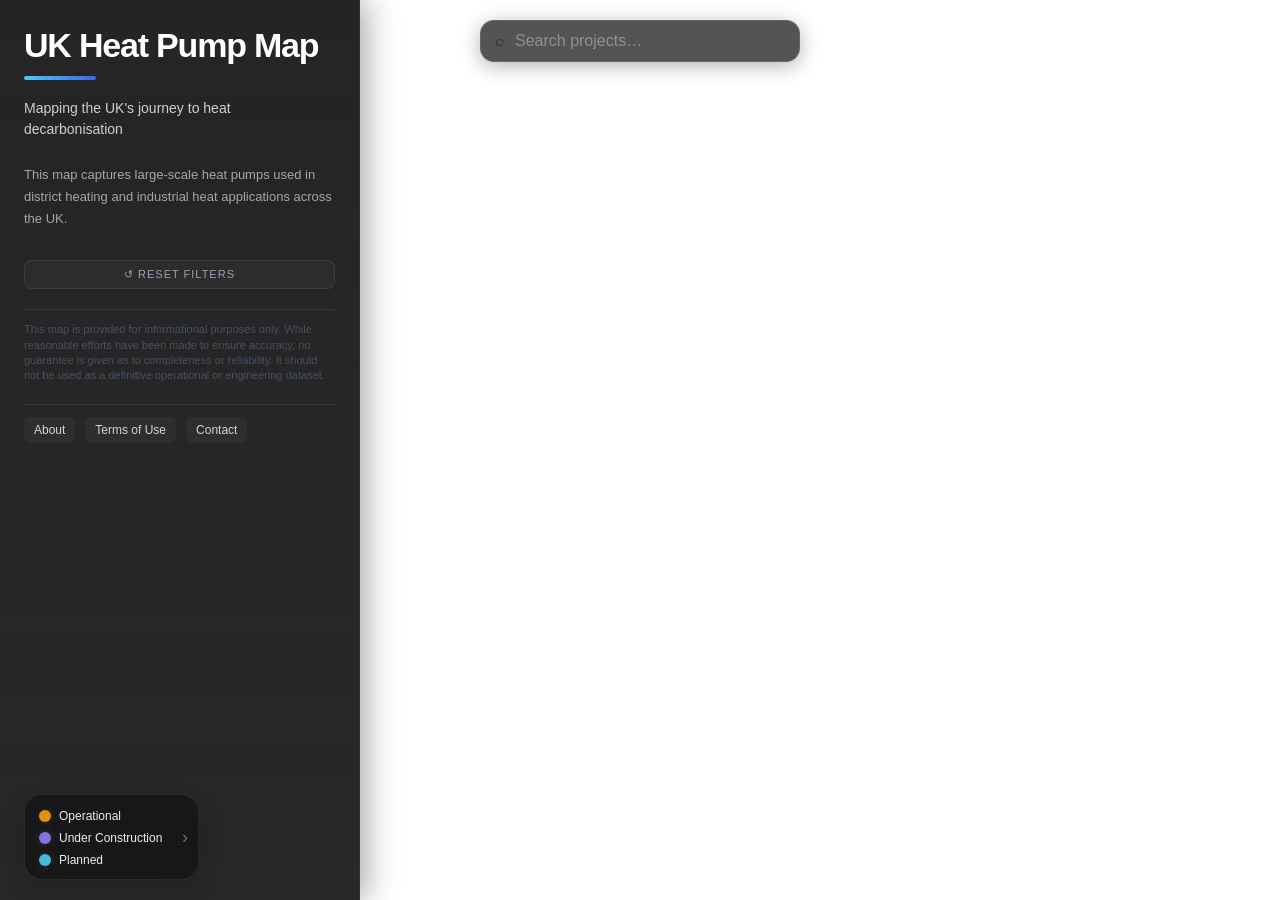
==== index.html @ 219054f7 "V1.1.9" ====
<!DOCTYPE html>
<html lang="en">

<head>
  <meta charset="UTF-8" />
  <meta name="viewport" content="width=device-width, initial-scale=1.0, maximum-scale=1.0"/>

  <title>UK Heat Pump Map</title>

  <link rel="icon" type="image/svg+xml" href="favicon.svg">
  <link rel="apple-touch-icon" href="favicon.png">
  
  <!-- SEO: explicit description prevents Google pulling filter text into snippet -->
  <meta name="description" content="An interactive map of large-scale heat pump installations across the UK, covering district heating and industrial decarbonisation projects." />

  <!-- Open Graph — controls preview when sharing on WhatsApp, LinkedIn, Twitter/X, iMessage etc -->
  <meta property="og:title" content="UK Heat Pump Map" />
  <meta property="og:description" content="An interactive map of large-scale heat pump installations across the UK, covering district heating and industrial decarbonisation projects." />
  <meta property="og:image" content="https://www.ukheatpumpmap.com/preview.png" />
  <meta property="og:url" content="https://www.ukheatpumpmap.com" />
  <meta property="og:type" content="website" />

  <!-- Twitter/X card -->
  <meta name="twitter:card" content="summary_large_image" />
  <meta name="twitter:title" content="UK Heat Pump Map" />
  <meta name="twitter:description" content="An interactive map of large-scale heat pump installations across the UK, covering district heating and industrial decarbonisation projects." />
  <meta name="twitter:image" content="https://www.ukheatpumpmap.com/preview.png" />

  <!-- STYLES -->
  <link rel="stylesheet" href="style.css" />

  <!-- LEAFLET -->
  <link
    rel="stylesheet"
    href="https://unpkg.com/leaflet/dist/leaflet.css"
  />

  <!-- LEAFLET MARKERCLUSTER -->
  <link rel="stylesheet" href="https://unpkg.com/leaflet.markercluster@1.5.3/dist/MarkerCluster.css" />
  <link rel="stylesheet" href="https://unpkg.com/leaflet.markercluster@1.5.3/dist/MarkerCluster.Default.css" />

  <!-- PAPAPARSE -->
  <script src="https://cdnjs.cloudflare.com/ajax/libs/PapaParse/5.4.1/papaparse.min.js"></script>
</head>


<body class="map-page">

  <div id="app">

    <!-- ========================================= -->
    <!-- LEFT PANEL -->
    <!-- ========================================= -->

    <!-- MOBILE TOGGLE BUTTON -->
    <button id="panelToggle" aria-label="Toggle filters panel" aria-expanded="true">
      <span class="toggle-icon">☰</span>
    </button>

    <div id="panel">

      <h1>UK Heat Pump Map</h1>

      <div class="subtitle">
        Mapping the UK's journey to heat decarbonisation
      </div>

      <div class="description">
        This map captures large-scale heat pumps used in district heating and industrial heat applications across the UK.
      </div>

      <!-- FILTERS -->
      <div id="filterContainer" data-nosnippet></div>

      <button id="resetFilters" class="reset-btn-panel">↺ Reset filters</button>

  <div id="footerDisclaimer">
    This map is provided for informational purposes only. While reasonable efforts have been made to ensure accuracy, no guarantee is given as to completeness or reliability. It should not be used as a definitive operational or engineering dataset.
  </div>

<div class="panel-footer">
  <a href="about.html" class="terms-button">About</a>
  <a href="terms.html" class="terms-button">Terms of Use</a>
  <a href="#" id="contactBtn" class="terms-button">Contact</a>
</div>
    </div>

    <!-- ========================================= -->
    <!-- MAP -->
    <!-- ========================================= -->

    <div id="map">

      <!-- ========================================= -->
      <!-- SEARCH -->
      <!-- ========================================= -->

      <div id="mapSearch">
        <div id="mapSearchResults"></div>
        <div id="mapSearchInputWrap">
          <span id="mapSearchIcon">⌕</span>
          <input
            id="mapSearchInput"
            type="text"
            placeholder="Search projects…"
            autocomplete="off"
            spellcheck="false"
          />
          <button id="mapSearchClear" aria-label="Clear search" style="display:none">×</button>
        </div>
      </div>

      <!-- ========================================= -->
      <!-- LEGEND -->
      <!-- ========================================= -->

      <div id="legend">

        <!-- COLLAPSED: dot + label rows + expand arrow -->
        <div id="legendCollapsed">

          <div class="legend-status-row">
            <span class="legend-dot operational"></span>
            <span class="legend-label">Operational</span>
          </div>
          <div class="legend-status-row">
            <span class="legend-dot construction"></span>
            <span class="legend-label">Under Construction</span>
          </div>
          <div class="legend-status-row">
            <span class="legend-dot planned"></span>
            <span class="legend-label">Planned</span>
          </div>

          <button id="legendExpand" aria-label="Expand legend" aria-expanded="false">›</button>

        </div>

        <!-- EXPANDED: data columns -->
        <div id="legendExpanded">

          <div class="legend-data-header">
            <div class="legend-data-status"></div>
            <div class="legend-data-col-head legend-data-status-head">Status</div>
            <div class="legend-data-col-head">No.</div>
            <div class="legend-data-col-head">MW</div>
          </div>

          <div class="legend-data-row" data-status="operational">
            <span class="legend-dot operational"></span>
            <span class="legend-expanded-label">Operational</span>
            <span id="exp-count-operational" class="legend-data-val">—</span>
            <span id="exp-mw-operational" class="legend-data-val">—</span>
          </div>
          <div class="legend-data-row" data-status="construction">
            <span class="legend-dot construction"></span>
            <span class="legend-expanded-label">Under Construction</span>
            <span id="exp-count-construction" class="legend-data-val">—</span>
            <span id="exp-mw-construction" class="legend-data-val">—</span>
          </div>
          <div class="legend-data-row" data-status="planned">
            <span class="legend-dot planned"></span>
            <span class="legend-expanded-label">Planned</span>
            <span id="exp-count-planned" class="legend-data-val">—</span>
            <span id="exp-mw-planned" class="legend-data-val">—</span>
          </div>

          <div class="legend-data-total">
            <span class="legend-data-total-label">Total</span>
            <span id="exp-count-total" class="legend-data-val">—</span>
            <span id="exp-mw-total" class="legend-data-val">—</span>
          </div>

          <button id="legendCollapse" aria-label="Collapse legend">‹</button>

        </div>

      </div>

    </div>

  </div>

  <!-- ========================================= -->
  <!-- DETAIL PANEL -->
  <!-- ========================================= -->

  <div id="detailPanel" class="hidden">

    <!-- STATUS ACCENT BAR -->
    <div id="detailAccent"></div>

    <div class="detailHeader">

      <h2 id="detailTitle"></h2>

      <button class="close-btn" type="button" onclick="closeDetails()" aria-label="Close project details">
        ×
      </button>

    </div>

    <!-- IMAGE -->
    <div id="detailImageWrap" class="detail-image-wrap">
      <img id="detailImage" src="" alt="" />
      <button id="detailShareBtn" class="detail-share-btn" type="button" aria-label="Copy link to this project">
        Share
      </button>
    </div>

    <!-- DESCRIPTION -->
    <p id="detailDescription"></p>

    <!-- DETAILS GRID -->

    <div class="detailGridLabel">Project</div>
    <div class="detailGrid">
      <div>
        <strong>Status</strong>
        <div id="detailStatus"></div>
      </div>
      <div>
        <strong>Type</strong>
        <div id="detailType"></div>
      </div>
      <div>
        <strong>Application</strong>
        <div id="detailApplication"></div>
      </div>
      <div>
        <strong>Operator</strong>
        <div id="detailOperator"></div>
      </div>
    </div>

    <div class="detailGridLabel">Technical</div>
    <div class="detailGrid">
      <div>
        <strong>Capacity</strong>
        <div id="detailCapacity"></div>
      </div>
      <div>
        <strong>Flow Temperature</strong>
        <div id="detailFlowTemperature"></div>
      </div>
      <div>
        <strong>Refrigerant</strong>
        <div id="detailRefrigerant"></div>
      </div>
      <div>
        <strong>Manufacturer</strong>
        <div id="detailManufacturer"></div>
      </div>
    </div>

    <div class="detailGridLabel">Commercial</div>
    <div class="detailGrid">
      <div>
        <strong id="detailYearLabel">Year Commissioned</strong>
        <div id="detailYearCommissioned"></div>
      </div>
    </div>

  </div>

  <!-- Header links -->


<!-- Contact Modal -->
<div id="contactModal" class="modal hidden">
  <div class="modal-content">
    <h2>Contact</h2>

    <p>
      If you spot missing projects, incorrect information, or would
      like to suggest updates, please get in touch.
    </p>

    <p>
      We welcome feedback from manufacturers, developers, operators,
      consultants and researchers involved in large-scale heat pump projects,
      district heating and industrial decarbonisation.
      
    </p>

    <p>
      <strong>Email:</strong>
      <a href="mailto:info@ukheatpumpmap.com">
        info@ukheatpumpmap.com
      </a>
    </p>
  </div>
</div>
  <!-- ========================================= -->
  <!-- SCRIPTS -->
  <!-- ========================================= -->

  <script src="https://unpkg.com/leaflet/dist/leaflet.js"></script>
  <script src="https://unpkg.com/leaflet.markercluster@1.5.3/dist/leaflet.markercluster.js"></script>

  <script src="script.js"></script>



</body>

</html>
---- style.css ----
html, body {
  margin: 0;
  height: 100%;
  font-family: Arial, sans-serif;
}

/* Map page only — prevents blank white space on scroll */
body.map-page {
  overflow: hidden;
}

/* LAYOUT */
#app {
  display: flex;
  height: 100vh;
}

/* LEFT PANEL */
#panel {
  width: 360px;

  background:
    linear-gradient(
      180deg,
      rgba(18,18,18,0.92),
      rgba(10,10,10,0.88)
    );

  backdrop-filter: blur(18px);

  color: white;

  padding: 28px 24px;

  box-sizing: border-box;

  overflow-y: auto;

  border-right: 1px solid rgba(255,255,255,0.06);

  box-shadow: 6px 0 30px rgba(0,0,0,0.35);
}

/* IMPROVED FILTER SCROLL AREA */
#filterContainer {
  margin-top: 20px;

  max-height: calc(100vh - 260px);

  overflow-y: auto;

  padding-right: 6px;
}

/* TYPOGRAPHY */
h1 {
  font-size: 34px;
  line-height: 1;
  margin: 0;
  font-weight: 700;
  letter-spacing: -1.2px;
}

h1::after {
  content: "";
  display: block;
  width: 72px;
  height: 4px;
  margin-top: 14px;
  border-radius: 999px;
  background: linear-gradient(90deg, #4cc9f0, #4361ee);
}

.subtitle {
  font-size: 14px;
  line-height: 1.5;
  opacity: 0.78;
  margin-top: 18px;
  max-width: 280px;
}

.description {
  font-size: 13px;
  line-height: 1.7;
  opacity: 0.72;
  margin-top: 24px;
  color: rgba(255,255,255,0.82);
}

/* SECTION BLOCKS */
.section {
  margin-top: 26px;
  padding: 18px;
  border-radius: 18px;
  background: rgba(255,255,255,0.04);
  border: 1px solid rgba(255,255,255,0.05);
}

.section h3 {
  font-size: 11px;
  text-transform: uppercase;
  letter-spacing: 1.6px;
  opacity: 0.6;
  margin-top: 0;
  margin-bottom: 14px;
}

/* FILTER ACCORDION (NEW) */
.filter-group {
  margin-bottom: 12px;
  border-radius: 12px;
  background: rgba(255,255,255,0.03);
  border: 1px solid rgba(255,255,255,0.05);
  overflow: hidden;
}

.filter-header {
  padding: 12px 12px;
  cursor: pointer;

  display: flex;
  justify-content: space-between;
  align-items: center;

  font-size: 12px;
  letter-spacing: 1px;
  text-transform: uppercase;

  opacity: 0.85;
}

.filter-options {
  display: none;
  padding: 8px 12px 14px 12px;
}

.filter-group.open .filter-options {
  display: block;
}

/* CHECKBOX LABELS */
label {
  display: flex;
  align-items: center;
  gap: 10px;

  font-size: 13px;
  margin-top: 8px;
  cursor: pointer;
  opacity: 0.92;
}

/* MAP */
#map {
  flex: 1;
}

/* DETAIL PANEL */
#detailPanel {
  position: absolute;

  top: 20px;
  right: 20px;
  bottom: 20px;

  width: 380px;

  background: rgba(25, 25, 25, 0.58);

  backdrop-filter: blur(18px);
  -webkit-backdrop-filter: blur(18px);

  border: 1px solid rgba(255,255,255,0.08);

  border-radius: 22px;

  box-shadow:
    0 8px 32px rgba(0,0,0,0.35),
    inset 0 1px 0 rgba(255,255,255,0.05);

  color: white;

  padding: 20px;
  box-sizing: border-box;

  overflow-y: auto;

  z-index: 2000;

  transition: transform 0.35s ease, opacity 0.35s ease;

  opacity: 1;
}

/* DETAIL PANEL STATUS ACCENT BAR */
#detailAccent {
  position: absolute;
  top: 0;
  left: 0;
  right: 0;
  height: 4px;
  border-radius: 22px 22px 0 0;
  transition: background 0.3s ease;
}

/* HIDDEN STATE — detail panel slides right then vanishes */
#detailPanel.hidden {
  transform: translateX(calc(100% + 40px));
  opacity: 0;
  pointer-events: none;
  visibility: hidden;
}

/* Backdrop toggle */
#panelToggle.hidden {
  opacity: 0 !important;
  pointer-events: none !important;
  transform: scale(0.85) !important;
}

/* DETAIL HEADER */
.detailHeader {
  display: flex;
  justify-content: space-between;
  align-items: center;
  gap: 14px;
}

.detailHeader h2 {
  flex: 1;
  margin: 0;
  min-width: 0;
}

.detail-share-btn {
  position: absolute;
  right: 10px;
  bottom: 10px;
  z-index: 2;
  border: 1px solid rgba(255,255,255,0.12);
  border-radius: 999px;
  background: rgba(18,18,18,0.72);
  backdrop-filter: blur(12px);
  -webkit-backdrop-filter: blur(12px);
  color: white;
  cursor: pointer;
  font-size: 12px;
  line-height: 1;
  padding: 8px 10px;
  transition:
    background 0.15s ease,
    border-color 0.15s ease,
    color 0.15s ease;
}

.detail-share-btn:hover,
.detail-share-btn.copied {
  background: rgba(76,201,240,0.16);
  border-color: rgba(76,201,240,0.38);
  color: white;
}

.close-btn {
  background: none;
  border: none;
  color: white;
  cursor: pointer;
  font-size: 18px;
  line-height: 1;
  padding: 6px;
}

#closeBtn {
  background: none;
  border: none;
  color: white;
  font-size: 18px;
  cursor: pointer;
}

/* IMAGE */
.detail-image-wrap {
  position: relative;
  margin-top: 12px;
}

.detail-image-wrap.no-image {
  display: flex;
  justify-content: flex-end;
}

.detail-image-wrap.no-image .detail-share-btn {
  position: static;
}

#detailImage {
  display: block;
  width: 100%;
  border-radius: 8px;
}

/* DETAIL GRID SECTION LABELS */
.detailGridLabel {
  font-size: 10px;
  text-transform: uppercase;
  letter-spacing: 1.4px;
  opacity: 0.45;
  margin-top: 16px;
  margin-bottom: 6px;
}

/* CLUSTER MARKERS */
.marker-cluster-small,
.marker-cluster-medium,
.marker-cluster-large {
  background-color: rgba(18, 18, 18, 0.5) !important;
}

.marker-cluster-small div,
.marker-cluster-medium div,
.marker-cluster-large div {
  background-color: rgba(18, 18, 18, 0.85) !important;
  color: #fff !important;
  font-weight: 700;
  font-size: 13px;
}

/* DETAIL GRID */
.detailGrid {
  display: grid;
  grid-template-columns: 1fr 1fr;
  gap: 10px;
  margin-top: 12px;
}

.detailGrid div {
  background: rgba(255,255,255,0.05);
  padding: 10px;
  border-radius: 8px;
}

input[type="checkbox"] {
  accent-color: #4cc9f0;
}

/* LEGEND */
#legend {
  position: absolute;
  bottom: 20px;
  left: 24px;
  z-index: 1500;
  border-radius: 18px;
  background: rgba(18,18,18,0.72);
  backdrop-filter: blur(18px);
  -webkit-backdrop-filter: blur(18px);
  border: 1px solid rgba(255,255,255,0.08);
  box-shadow: 0 8px 24px rgba(0,0,0,0.18);
  color: white;
  overflow: hidden;
}

/* COLLAPSED STATE */
#legendCollapsed {
  display: flex;
  flex-direction: column;
  gap: 8px;
  padding: 14px 36px 12px 14px;
  position: relative;
}

#legendExpanded {
  display: none;
}

.legend-status-row {
  display: flex;
  align-items: center;
  gap: 8px;
  font-size: 12px;
  opacity: 0.92;
  white-space: nowrap;
}

.legend-label { font-size: 12px; }

/* EXPAND ARROW */
#legendExpand {
  position: absolute;
  right: 8px;
  top: 50%;
  transform: translateY(-50%);
  background: none;
  border: none;
  color: rgba(255,255,255,0.4);
  font-size: 18px;
  line-height: 1;
  cursor: pointer;
  padding: 4px 2px;
  transition: color 0.15s ease;
}
#legendExpand:hover { color: rgba(255,255,255,0.85); }

/* EXPANDED STATE */
#legend.legend-open #legendCollapsed { display: none; }
#legend.legend-open #legendExpanded {
  display: block;
  padding: 14px 14px 10px 14px;
}

.legend-data-header,
.legend-data-row,
.legend-data-total {
  display: grid;
  grid-template-columns: 14px minmax(126px, 1fr) 34px 40px;
  gap: 0 8px;
  align-items: center;
}

.legend-data-header {
  margin-bottom: 8px;
  padding-bottom: 6px;
  border-bottom: 1px solid rgba(255,255,255,0.08);
}

.legend-data-col-head {
  font-size: 10px;
  text-transform: uppercase;
  letter-spacing: 0.8px;
  opacity: 0.5;
  text-align: right;
}

.legend-data-status-head {
  text-align: left;
}

.legend-data-row {
  margin-bottom: 7px;
}

.legend-expanded-label {
  font-size: 12px;
  line-height: 1.25;
  opacity: 0.92;
  white-space: nowrap;
}

.legend-data-val {
  text-align: right;
  font-size: 12px;
  font-variant-numeric: tabular-nums;
  opacity: 0.9;
}

.legend-data-total {
  margin-top: 8px;
  padding-top: 8px;
  border-top: 1px solid rgba(255,255,255,0.08);
  font-weight: 600;
}

.legend-data-total-label {
  grid-column: 1 / 3;
  font-size: 10px;
  text-transform: uppercase;
  letter-spacing: 0.8px;
  opacity: 0.5;
}

#legendCollapse {
  display: flex;
  align-items: center;
  justify-content: center;
  width: 100%;
  margin-top: 8px;
  background: none;
  border: none;
  color: rgba(255,255,255,0.3);
  font-size: 16px;
  cursor: pointer;
  padding: 2px 0;
  line-height: 1;
  transition: color 0.15s ease;
}
#legendCollapse:hover { color: rgba(255,255,255,0.7); }

/* Keep legend-dot for both states */
.legend-dot {
  width: 12px;
  height: 12px;
  border-radius: 50%;
  display: inline-block;
  flex-shrink: 0;
  box-shadow: 0 0 10px rgba(255,255,255,0.12);
}

/* Reset button in left panel */
.reset-btn-panel {
  display: block;
  width: 100%;
  margin-top: 10px;
  padding: 7px 10px;
  border-radius: 8px;
  border: 1px solid rgba(255,255,255,0.08);
  background: rgba(255,255,255,0.03);
  color: #94a3b8;
  font-size: 11px;
  text-transform: uppercase;
  letter-spacing: 1px;
  cursor: pointer;
  transition: all 0.2s ease;
}
.reset-btn-panel:hover {
  background: rgba(245,158,11,0.10);
  color: #f59e0b;
  border-color: rgba(245,158,11,0.25);
}

/* STATUS COLOURS — operational=orange, construction=purple, planned=blue */
.legend-dot.operational {
  background: #f59e0b;
}

.legend-dot.construction {
  background: #8b7cf6;
}

.legend-dot.planned {
  background: #4cc9f0;
}

/* LEAFLET POPUP STYLING */
.leaflet-popup-content-wrapper {
  background: transparent !important;
  box-shadow: none !important;
  padding: 0 !important;
  border-radius: 0 !important;
}

.leaflet-popup-content {
  margin: 0 !important;
}

/* MAIN CARD */
.popupCard {
  position: relative;

  width: 240px;

  background: rgba(18, 18, 18, 0.78);
  backdrop-filter: blur(18px);
  -webkit-backdrop-filter: blur(18px);

  border: 1px solid rgba(255,255,255,0.08);
  border-radius: 16px;

  overflow: hidden;

  color: white;
  font-family: Arial, sans-serif;
}

/* LEFT ACCENT STRIP */
.popupAccent {
  position: absolute;
  left: 0;
  top: 0;
  bottom: 0;

  width: 4px;
}

/* STATUS COLOURS — operational=orange, construction=purple, planned=blue */
.status-operational {
  background: #f59e0b;
}

.status-under-construction {
  background: #8b7cf6;
}

.status-planned {
  background: #4cc9f0;
}

/* CONTENT WRAPPER */
.popupContent {
  padding: 12px 12px 10px 14px;
}

/* TITLE */
.popupHeader {
  font-size: 13px;
  font-weight: 600;

  margin-bottom: 10px;

  padding-left: 6px;
}

/* META GRID */
.popupMeta {
  display: grid;
  gap: 6px;

  font-size: 11px;

  margin-bottom: 10px;

  opacity: 0.9;
}

.popupMeta div {
  display: flex;
  justify-content: space-between;

  gap: 10px;
}

.popupMeta span:first-child {
  opacity: 0.6;
}

/* BUTTON */
.popupButton {
  width: 100%;

  padding: 8px 10px;

  border-radius: 10px;

  border: 1px solid rgba(255,255,255,0.12);

  background: rgba(255,255,255,0.06);

  color: white;

  font-size: 12px;

  cursor: pointer;

  transition: all 0.2s ease;
}

.popupButton:hover {
  background: rgba(255,255,255,0.14);
  transform: translateY(-1px);
}

#footerDisclaimer {
  margin-top: 20px;
  font-size: 11px;
  line-height: 1.4;

  color: #475569; /* darker, readable slate tone */

  padding-top: 12px;
  border-top: 1px solid rgba(100, 116, 139, 0.25);

  opacity: 0.9;
}

.terms-link {
  font-size: 12px;
  color: #94a3b8;
  text-decoration: none;
  margin-top: 12px;
  display: inline-block;
}


.terms-button {
  display: inline-block;
  font-size: 12px;
  color: #cbd5e1;
  text-decoration: none;
  padding: 6px 10px;
  border-radius: 6px;
  background: rgba(255,255,255,0.04);
  transition: all 0.2s ease;
}

.terms-button:hover {
  background: rgba(245, 158, 11, 0.15);
  color: #f59e0b;
}

/* Hidden state */
.terms-title {
  font-size: 20px; /* adjust as needed */
  font-weight: 400;
}

/* Overlay */
.modal {
  position: fixed;
  inset: 0;

  display: flex;
  align-items: center;
  justify-content: center;

  background: rgba(0, 0, 0, 0.6);

  backdrop-filter: blur(6px);
  -webkit-backdrop-filter: blur(6px);

  z-index: 5000; /* above panel backdrop (2500) and panel (3000) */
}

/* Hidden state */
.modal.hidden {
  display: none;
}

/* Glass modal box */
.modal-content {
  position: relative;

  width: 420px;
  max-width: 90%;

  padding: 22px 20px;

  border-radius: 18px;

  background: rgba(25, 25, 25, 0.72);
  backdrop-filter: blur(18px);
  -webkit-backdrop-filter: blur(18px);

  border: 1px solid rgba(255, 255, 255, 0.08);

  box-shadow:
    0 10px 40px rgba(0, 0, 0, 0.45),
    inset 0 1px 0 rgba(255, 255, 255, 0.05);

  color: #e5e7eb;

  font-size: 14px;
  line-height: 1.6;
}

/* Title */
.modal-content h2 {
  margin: 0 0 12px 0;

  font-size: 18px;
  font-weight: 600;

  letter-spacing: -0.3px;

  color: #ffffff;
}

/* Close button (FIXED VISIBILITY) */
.close-btn {
  position: absolute;
  top: 10px;
  right: 10px;

  width: 32px;
  height: 32px;

  display: flex;
  align-items: center;
  justify-content: center;

  border-radius: 8px;

  background: rgba(255, 255, 255, 0.08);
  border: 1px solid rgba(255, 255, 255, 0.12);

  color: #ffffff;

  font-size: 18px;
  font-weight: 300;

  cursor: pointer;

  transition: all 0.2s ease;
}

.close-btn:hover {
  background: rgba(255, 255, 255, 0.16);
  transform: scale(1.05);
}

/* Modal text */
.modal-content p {
  margin: 10px 0;
  color: rgba(229, 231, 235, 0.85);
}

/* Email link */
.modal-content a {
  color: #4cc9f0;
  text-decoration: none;
}

.modal-content a:hover {
  text-decoration: underline;
}

.panel-footer {
  display: flex;
  gap: 10px;

  margin-top: 20px;
  padding-top: 12px;

  border-top: 1px solid rgba(255,255,255,0.08);

  justify-content: flex-start;
  align-items: center;
}

#panel {
  display: flex;
  flex-direction: column;
}

#app.blurred {
  filter: blur(3px) brightness(0.8);
  transition: 0.2s ease;
}

.back-button {
  display: inline-block;

  margin: 20px 0;

  padding: 8px 12px;

  font-size: 13px;

  color: #cbd5e1;
  text-decoration: none;

  background: rgba(255,255,255,0.04);
  border: 1px solid rgba(255,255,255,0.08);

  border-radius: 8px;

  backdrop-filter: blur(10px);

  transition: all 0.2s ease;
}

.back-button:hover {
  background: rgba(245, 158, 11, 0.15);
  color: #f59e0b;
}

/* CUSTOM GLASS MARKERS */
.marker-glass-outer {
  width: 28px;
  height: 28px;
  border-radius: 50%;
  background: rgba(18, 18, 18, 0.72);
  border: 1.5px solid rgba(255,255,255,0.15);
  backdrop-filter: blur(8px);
  -webkit-backdrop-filter: blur(8px);
  display: flex;
  align-items: center;
  justify-content: center;
  box-shadow: 0 2px 12px rgba(0,0,0,0.35);
  transition: transform 0.15s ease, box-shadow 0.15s ease;
}

.marker-glass-outer:hover {
  transform: scale(1.2);
}

.marker-glass-outer.operational {
  box-shadow: 0 2px 12px rgba(0,0,0,0.35), 0 0 10px rgba(245,158,11,0.35);
  border-color: rgba(245,158,11,0.35);
}

.marker-glass-outer.under-construction {
  box-shadow: 0 2px 12px rgba(0,0,0,0.35), 0 0 10px rgba(139,124,246,0.35);
  border-color: rgba(139,124,246,0.35);
}

.marker-glass-outer.planned {
  box-shadow: 0 2px 12px rgba(0,0,0,0.35), 0 0 10px rgba(76,201,240,0.35);
  border-color: rgba(76,201,240,0.35);
}

.marker-glass-outer.feasibility {
  box-shadow: 0 2px 12px rgba(0,0,0,0.35), 0 0 10px rgba(100,116,139,0.35);
  border-color: rgba(100,116,139,0.35);
}

.marker-glass-dot {
  width: 10px;
  height: 10px;
  border-radius: 50%;
}

/* CLUSTER GLASS MARKER — same style, neutral white/grey */
.marker-cluster-glass {
  width: 28px;
  height: 28px;
  border-radius: 50%;
  background: rgba(18, 18, 18, 0.72);
  border: 1.5px solid rgba(255,255,255,0.35);
  backdrop-filter: blur(8px);
  -webkit-backdrop-filter: blur(8px);
  display: flex;
  align-items: center;
  justify-content: center;
  box-shadow: 0 2px 12px rgba(0,0,0,0.35), 0 0 10px rgba(255,255,255,0.12);
  transition: transform 0.15s ease;
  color: rgba(255,255,255,0.85);
  font-family: Arial, sans-serif;
  font-size: 11px;
  font-weight: 700;
  letter-spacing: -0.3px;
}

.marker-cluster-glass:hover {
  transform: scale(1.2);
}

/* Suppress default markercluster background styles */
.marker-cluster-small,
.marker-cluster-medium,
.marker-cluster-large,
.marker-cluster-small div,
.marker-cluster-medium div,
.marker-cluster-large div {
  background: transparent !important;
  box-shadow: none !important;
}

/* =========================================
   MAP SEARCH
   ========================================= */

#mapSearch {
  position: absolute;
  top: 20px;
  left: 50%;
  transform: translateX(-50%);
  width: 320px;
  z-index: 1500;
  display: flex;
  flex-direction: column;
  gap: 6px;
}

#mapSearchInputWrap {
  display: flex;
  align-items: center;
  gap: 8px;
  background: rgba(18, 18, 18, 0.72);
  backdrop-filter: blur(18px);
  -webkit-backdrop-filter: blur(18px);
  border: 1px solid rgba(255,255,255,0.10);
  border-radius: 14px;
  padding: 10px 14px;
  box-shadow: 0 4px 20px rgba(0,0,0,0.3);
  transition: border-color 0.2s ease;
}

#mapSearchInputWrap:focus-within {
  border-color: rgba(255,255,255,0.22);
}

#mapSearchIcon {
  font-size: 16px;
  opacity: 0.45;
  flex-shrink: 0;
  line-height: 1;
}

#mapSearchInput {
  flex: 1;
  background: transparent;
  border: none;
  outline: none;
  color: #ffffff;
  font-size: 16px; /* 16px prevents iOS auto-zoom on focus */
  font-family: Arial, sans-serif;
}

#mapSearchInput::placeholder {
  color: rgba(255,255,255,0.35);
}

#mapSearchClear {
  background: none;
  border: none;
  color: rgba(255,255,255,0.4);
  font-size: 18px;
  cursor: pointer;
  line-height: 1;
  padding: 0;
  flex-shrink: 0;
  transition: color 0.15s ease;
}

#mapSearchClear:hover {
  color: rgba(255,255,255,0.8);
}

#mapSearchResults {
  border-radius: 14px;
  overflow: hidden;
  background: rgba(18, 18, 18, 0.82);
  backdrop-filter: blur(18px);
  -webkit-backdrop-filter: blur(18px);
  border: 1px solid rgba(255,255,255,0.08);
  box-shadow: 0 8px 24px rgba(0,0,0,0.35);
  display: none;
}

.search-result-item {
  display: flex;
  justify-content: space-between;
  align-items: center;
  padding: 10px 14px;
  cursor: pointer;
  border-bottom: 1px solid rgba(255,255,255,0.05);
  transition: background 0.15s ease;
  gap: 10px;
}

.search-result-item:last-child {
  border-bottom: none;
}

.search-result-item:hover,
.search-result-item.active {
  background: rgba(255,255,255,0.06);
}

.search-result-name {
  font-size: 13px;
  color: #ffffff;
  font-weight: 500;
  white-space: nowrap;
  overflow: hidden;
  text-overflow: ellipsis;
}

.search-result-name em {
  color: #f59e0b;
  font-style: normal;
}

.search-result-meta {
  font-size: 11px;
  color: rgba(255,255,255,0.4);
  white-space: nowrap;
  flex-shrink: 0;
}

.search-no-results {
  padding: 12px 14px;
  font-size: 13px;
  color: rgba(255,255,255,0.35);
}

/* =========================================
   MOBILE TOGGLE BUTTON
   ========================================= */

#panelToggle {
  display: none; /* hidden on desktop */
}

/* =========================================
   MOBILE LAYOUT
   ========================================= */

@media (max-width: 768px) {

  /* Pin app and map to exact viewport — prevents any layout shift */
  #app {
    position: fixed;
    inset: 0;
    flex-direction: column;
    height: auto;
  }

  #map {
    position: fixed;
    inset: 0;
    width: 100%;
    height: 100%;
    flex: none;
  }

  /* Panel slides in from the left as an overlay */
  #panel {
    position: fixed;
    top: 0;
    left: 0;
    bottom: 0;
    width: 300px;
    max-width: 85vw;
    z-index: 3000;
    transform: translateX(0);
    transition: transform 0.32s cubic-bezier(0.4, 0, 0.2, 1);
    box-shadow: 8px 0 40px rgba(0, 0, 0, 0.5);
    overscroll-behavior: contain;
    touch-action: pan-y;
  }

  #panel.panel-collapsed {
    transform: translateX(-100%);
  }

  /* Hamburger */
  #panelToggle {
    display: flex;
    align-items: center;
    justify-content: center;
    position: fixed;
    top: 10px;
    left: 10px;
    z-index: 4000;
    width: 40px;
    height: 40px;
    border-radius: 10px;
    background: rgba(18, 18, 18, 0.82);
    backdrop-filter: blur(14px);
    -webkit-backdrop-filter: blur(14px);
    border: 1px solid rgba(255, 255, 255, 0.1);
    box-shadow: 0 4px 16px rgba(0, 0, 0, 0.35);
    color: #ffffff;
    font-size: 18px;
    cursor: pointer;
    transition: background 0.2s ease, opacity 0.2s ease, transform 0.2s ease;
  }

  #panelToggle:hover { background: rgba(40, 40, 40, 0.92); }

  #panelToggle.hidden {
    opacity: 0;
    pointer-events: none;
    transform: scale(0.85);
  }

  /* Backdrop */
  #panelBackdrop {
    display: block;
    position: fixed;
    inset: 0;
    z-index: 2500;
    background: rgba(0, 0, 0, 0.45);
    opacity: 1;
    transition: opacity 0.32s ease;
  }

  #panelBackdrop.backdrop-hidden {
    opacity: 0;
    pointer-events: none;
  }

  /* Detail panel — fixed bottom sheet */
  #detailPanel {
    position: fixed;
    left: 0;
    right: 0;
    width: 100%;
    top: auto;
    bottom: 0;
    max-height: 50vh;
    border-bottom-left-radius: 0;
    border-bottom-right-radius: 0;
    border-left: none;
    border-right: none;
    z-index: 3500;
    overflow-y: auto;
  }

  #detailAccent { border-radius: 0; }

  /* Full-screen detail — sits above everything including hamburger */
  #detailPanel.detail-fullscreen {
    position: fixed;
    top: 0;
    left: 0;
    right: 0;
    bottom: 0;
    width: 100%;
    max-height: 100%;
    border-radius: 0;
    z-index: 5500;
    overflow-y: auto;
  }

  /* Legend — collapsed to button only, top right */
  /* Legend — glass panel, top right, same structure as desktop but fixed */
  #legend {
    position: fixed;
    top: 10px;
    right: 10px;
    bottom: auto;
    left: auto;
    z-index: 4000;
    /* collapsed: show just the status rows + arrow */
    overflow: hidden;
  }

  #legendCollapsed {
    padding: 10px 34px 10px 12px;
    gap: 6px;
  }

  #legendExpanded {
    min-width: 0;
  }

  .legend-data-header,
  .legend-data-row,
  .legend-data-total {
    grid-template-columns: 12px 112px 30px 38px;
    gap: 0 6px;
  }

  .legend-expanded-label,
  .legend-data-val {
    font-size: 11px;
  }

  .legend-data-col-head,
  .legend-data-total-label {
    font-size: 9px;
  }

  /* Search — fixed to bottom, results above input */
  #mapSearch {
    position: fixed;
    top: auto;
    bottom: 16px;
    left: 10px;
    right: 10px;
    width: auto;
    transform: none;
    z-index: 3600;
    flex-direction: column; /* results div is first in DOM, so sits above */
    gap: 6px;
  }

  /* Results sit above bar naturally since they come first in DOM */
  #mapSearchResults {
    /* no overrides needed — normal flow within flex column */
  }
}
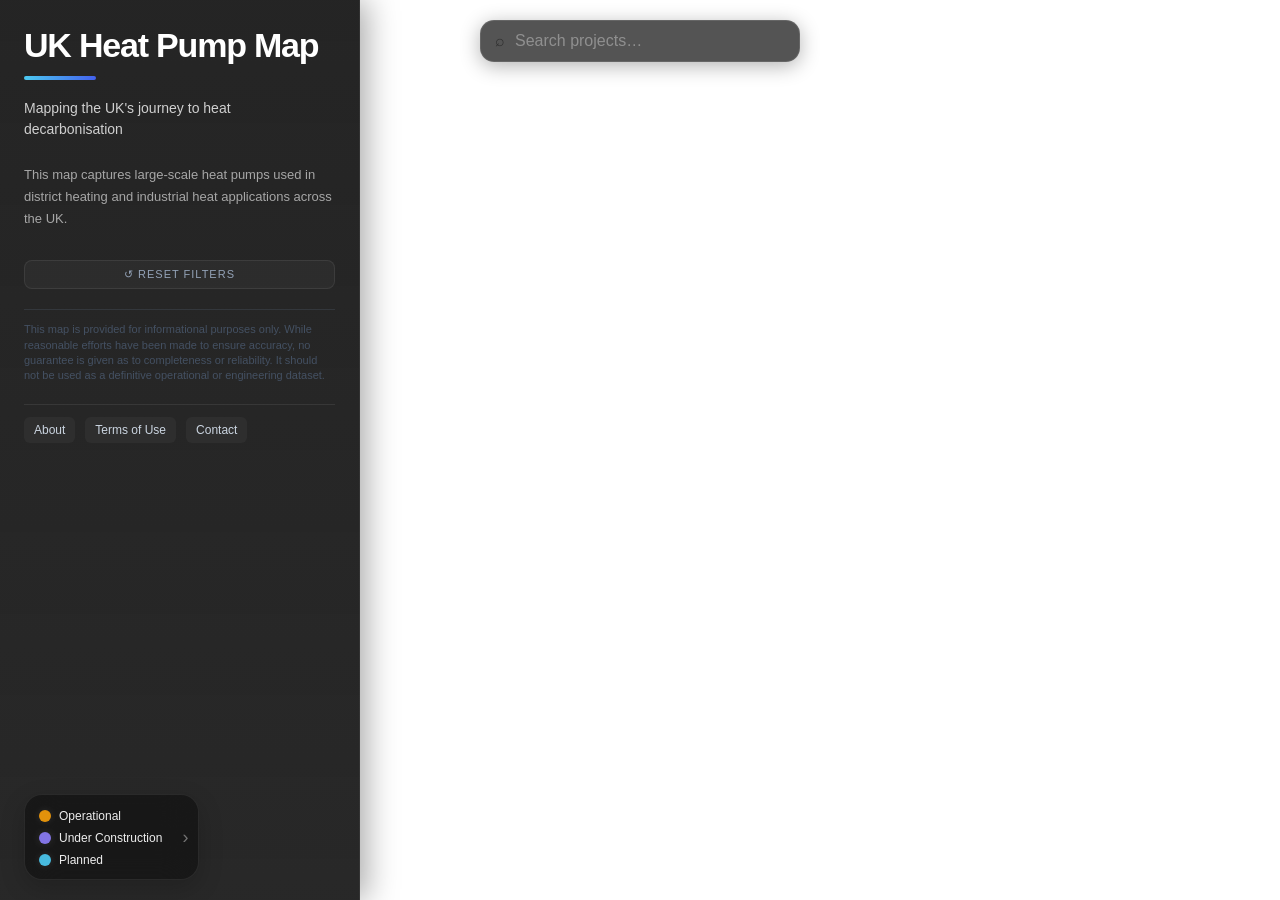
==== commit b8f3b56e: "V1.2" ====
--- a/index.html
+++ b/index.html
@@ -8,7 +8,10 @@
   <title>UK Heat Pump Map</title>
 
   <link rel="icon" type="image/svg+xml" href="favicon.svg">
+  <link rel="icon" type="image/png" href="favicon.png">
+  <link rel="shortcut icon" href="favicon.png">
   <link rel="apple-touch-icon" href="favicon.png">
+  <link rel="canonical" href="https://www.ukheatpumpmap.com/" />
   
   <!-- SEO: explicit description prevents Google pulling filter text into snippet -->
   <meta name="description" content="An interactive map of large-scale heat pump installations across the UK, covering district heating and industrial decarbonisation projects." />
@@ -295,6 +298,15 @@
   <!-- SCRIPTS -->
   <!-- ========================================= -->
 
+  <noscript>
+    <div style="padding:2rem;font-family:sans-serif;color:#e5e7eb;background:#121212;max-width:800px;margin:0 auto">
+      <h1>UK Heat Pump Map</h1>
+      <p>An interactive map of large-scale heat pump installations across the UK, covering district energy networks and industrial heat decarbonisation projects.</p>
+      <p>This interactive map requires JavaScript to display. Please enable JavaScript in your browser, or visit <a href="about.html" style="color:#f59e0b">the About page</a> for more information.</p>
+      <p>Contact: <a href="mailto:info@ukheatpumpmap.com" style="color:#f59e0b">info@ukheatpumpmap.com</a></p>
+    </div>
+  </noscript>
+
   <script src="https://unpkg.com/leaflet/dist/leaflet.js"></script>
   <script src="https://unpkg.com/leaflet.markercluster@1.5.3/dist/leaflet.markercluster.js"></script>
 
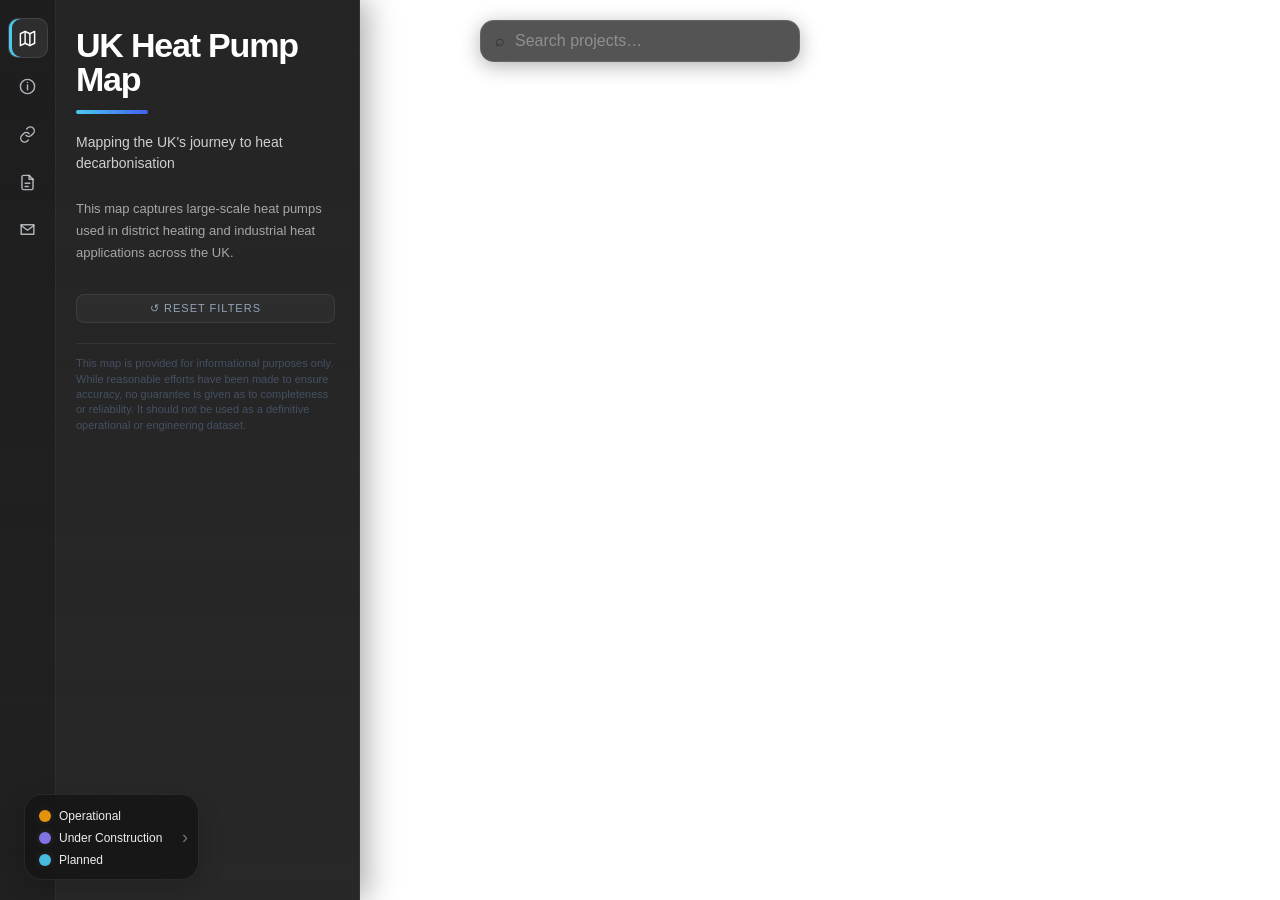
==== commit 12e80547: "V1.2.2" ====
--- a/index.html
+++ b/index.html
@@ -62,30 +62,68 @@
 
     <div id="panel">
 
-      <h1>UK Heat Pump Map</h1>
-
-      <div class="subtitle">
-        Mapping the UK's journey to heat decarbonisation
-      </div>
-
-      <div class="description">
-        This map captures large-scale heat pumps used in district heating and industrial heat applications across the UK.
-      </div>
-
-      <!-- FILTERS -->
-      <div id="filterContainer" data-nosnippet></div>
-
-      <button id="resetFilters" class="reset-btn-panel">↺ Reset filters</button>
-
-  <div id="footerDisclaimer">
-    This map is provided for informational purposes only. While reasonable efforts have been made to ensure accuracy, no guarantee is given as to completeness or reliability. It should not be used as a definitive operational or engineering dataset.
-  </div>
-
-<div class="panel-footer">
-  <a href="about.html" class="terms-button">About</a>
-  <a href="terms.html" class="terms-button">Terms of Use</a>
-  <a href="#" id="contactBtn" class="terms-button">Contact</a>
-</div>
+      <nav class="side-nav" aria-label="Site navigation">
+        <a href="index.html" class="side-nav-link is-active" aria-label="Map" title="Map">
+          <svg viewBox="0 0 24 24" aria-hidden="true">
+            <path d="M9 18 3 21V6l6-3 6 3 6-3v15l-6 3-6-3Z"></path>
+            <path d="M9 3v15"></path>
+            <path d="M15 6v15"></path>
+          </svg>
+          <span>Map</span>
+        </a>
+        <a href="about.html" class="side-nav-link" aria-label="About" title="About">
+          <svg viewBox="0 0 24 24" aria-hidden="true">
+            <circle cx="12" cy="12" r="9"></circle>
+            <path d="M12 10v6"></path>
+            <path d="M12 7h.01"></path>
+          </svg>
+          <span>About</span>
+        </a>
+        <a href="resources.html" class="side-nav-link" aria-label="Resources" title="Resources">
+          <svg viewBox="0 0 24 24" aria-hidden="true">
+            <path d="M10 13a5 5 0 0 0 7.07 0l2.12-2.12a5 5 0 0 0-7.07-7.07L11 4.93"></path>
+            <path d="M14 11a5 5 0 0 0-7.07 0L4.81 13.12a5 5 0 0 0 7.07 7.07L13 19.07"></path>
+          </svg>
+          <span>Resources</span>
+        </a>
+        <a href="terms.html" class="side-nav-link" aria-label="Terms of Use" title="Terms of Use">
+          <svg viewBox="0 0 24 24" aria-hidden="true">
+            <path d="M14 3H7a2 2 0 0 0-2 2v14a2 2 0 0 0 2 2h10a2 2 0 0 0 2-2V8Z"></path>
+            <path d="M14 3v5h5"></path>
+            <path d="M9 13h6"></path>
+            <path d="M9 17h4"></path>
+          </svg>
+          <span>Terms</span>
+        </a>
+        <button id="contactBtn" class="side-nav-link side-nav-button" type="button" aria-label="Contact" title="Contact">
+          <svg viewBox="0 0 24 24" aria-hidden="true">
+            <path d="M4 6h16v12H4Z"></path>
+            <path d="m4 7 8 6 8-6"></path>
+          </svg>
+          <span>Contact</span>
+        </button>
+      </nav>
+
+      <div class="panel-content">
+        <h1>UK Heat Pump Map</h1>
+
+        <div class="subtitle">
+          Mapping the UK's journey to heat decarbonisation
+        </div>
+
+        <div class="description">
+          This map captures large-scale heat pumps used in district heating and industrial heat applications across the UK.
+        </div>
+
+        <!-- FILTERS -->
+        <div id="filterContainer" data-nosnippet></div>
+
+        <button id="resetFilters" class="reset-btn-panel">↺ Reset filters</button>
+
+        <div id="footerDisclaimer">
+          This map is provided for informational purposes only. While reasonable efforts have been made to ensure accuracy, no guarantee is given as to completeness or reliability. It should not be used as a definitive operational or engineering dataset.
+        </div>
+      </div>
     </div>
 
     <!-- ========================================= -->
--- a/style.css
+++ b/style.css
@@ -30,7 +30,7 @@
 
   color: white;
 
-  padding: 28px 24px;
+  padding: 0;
 
   box-sizing: border-box;
 
@@ -39,6 +39,94 @@
   border-right: 1px solid rgba(255,255,255,0.06);
 
   box-shadow: 6px 0 30px rgba(0,0,0,0.35);
+}
+
+.panel-content {
+  flex: 1;
+  min-width: 0;
+  padding: 28px 24px 28px 20px;
+  overflow-y: auto;
+}
+
+.side-nav {
+  width: 56px;
+  padding: 18px 8px;
+  box-sizing: border-box;
+  display: flex;
+  flex-direction: column;
+  align-items: center;
+  gap: 8px;
+  border-right: 1px solid rgba(255,255,255,0.07);
+  background: rgba(0,0,0,0.18);
+  flex-shrink: 0;
+}
+
+.side-nav-link {
+  position: relative;
+  width: 38px;
+  height: 38px;
+  display: flex;
+  align-items: center;
+  justify-content: center;
+  border-radius: 10px;
+  border: 1px solid transparent;
+  color: rgba(226,232,240,0.74);
+  background: transparent;
+  cursor: pointer;
+  text-decoration: none;
+  transition: background 0.18s ease, border-color 0.18s ease, color 0.18s ease, transform 0.18s ease;
+}
+
+.side-nav-link svg {
+  width: 19px;
+  height: 19px;
+  fill: none;
+  stroke: currentColor;
+  stroke-width: 1.8;
+  stroke-linecap: round;
+  stroke-linejoin: round;
+}
+
+.side-nav-link span {
+  position: absolute;
+  left: calc(100% + 10px);
+  top: 50%;
+  transform: translateY(-50%) translateX(-4px);
+  opacity: 0;
+  pointer-events: none;
+  white-space: nowrap;
+  padding: 6px 8px;
+  border-radius: 8px;
+  background: rgba(12,12,12,0.92);
+  border: 1px solid rgba(255,255,255,0.1);
+  color: #e5e7eb;
+  font-size: 12px;
+  box-shadow: 0 8px 20px rgba(0,0,0,0.28);
+  z-index: 10;
+  transition: opacity 0.16s ease, transform 0.16s ease;
+}
+
+.side-nav-link:hover,
+.side-nav-link:focus-visible,
+.side-nav-link.is-active {
+  background: rgba(255,255,255,0.07);
+  border-color: rgba(255,255,255,0.1);
+  color: #ffffff;
+}
+
+.side-nav-link.is-active {
+  box-shadow: inset 3px 0 0 #4cc9f0;
+}
+
+.side-nav-link:hover span,
+.side-nav-link:focus-visible span {
+  opacity: 1;
+  transform: translateY(-50%) translateX(0);
+}
+
+.side-nav-button {
+  font: inherit;
+  padding: 0;
 }
 
 /* IMPROVED FILTER SCROLL AREA */
@@ -816,7 +904,7 @@
 
 #panel {
   display: flex;
-  flex-direction: column;
+  flex-direction: row;
 }
 
 #app.blurred {
@@ -1098,7 +1186,7 @@
     top: 0;
     left: 0;
     bottom: 0;
-    width: 300px;
+    width: 320px;
     max-width: 85vw;
     z-index: 3000;
     transform: translateX(0);
@@ -1106,6 +1194,24 @@
     box-shadow: 8px 0 40px rgba(0, 0, 0, 0.5);
     overscroll-behavior: contain;
     touch-action: pan-y;
+  }
+
+  .panel-content {
+    padding: 24px 20px 24px 16px;
+  }
+
+  .side-nav {
+    width: 52px;
+    padding: 16px 7px;
+  }
+
+  .side-nav-link {
+    width: 36px;
+    height: 36px;
+  }
+
+  .side-nav-link span {
+    display: none;
   }
 
   #panel.panel-collapsed {
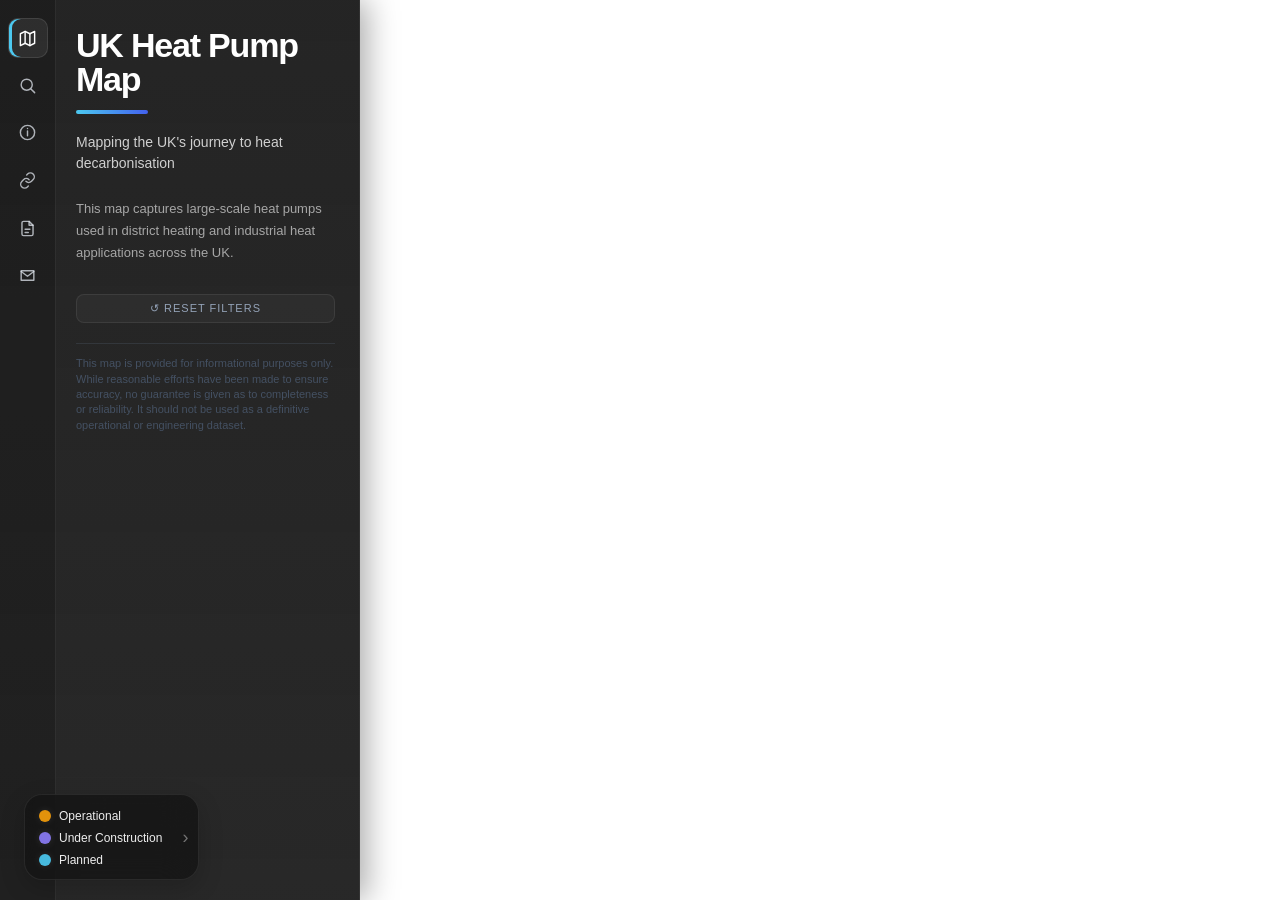
==== commit 5ad30f49: "V1.2.4" ====
--- a/index.html
+++ b/index.html
@@ -60,6 +60,14 @@
       <span class="toggle-icon">☰</span>
     </button>
 
+    <!-- MOBILE SEARCH TOGGLE BUTTON -->
+    <button id="mobileSearchToggle" aria-label="Search projects">
+      <svg viewBox="0 0 24 24" fill="none" stroke="currentColor" stroke-width="2" stroke-linecap="round" stroke-linejoin="round" width="18" height="18" aria-hidden="true">
+        <circle cx="11" cy="11" r="7"></circle>
+        <path d="m21 21-4.35-4.35"></path>
+      </svg>
+    </button>
+
     <div id="panel">
 
       <nav class="side-nav" aria-label="Site navigation">
@@ -71,6 +79,13 @@
           </svg>
           <span>Map</span>
         </a>
+        <button id="searchNavBtn" class="side-nav-link side-nav-button" type="button" aria-label="Search projects" title="Search">
+          <svg viewBox="0 0 24 24" aria-hidden="true">
+            <circle cx="11" cy="11" r="7"></circle>
+            <path d="m21 21-4.35-4.35"></path>
+          </svg>
+          <span>Search</span>
+        </button>
         <a href="about.html" class="side-nav-link" aria-label="About" title="About">
           <svg viewBox="0 0 24 24" aria-hidden="true">
             <circle cx="12" cy="12" r="9"></circle>
@@ -136,7 +151,7 @@
       <!-- SEARCH -->
       <!-- ========================================= -->
 
-      <div id="mapSearch">
+      <div id="mapSearch" class="search-hidden">
         <div id="mapSearchResults"></div>
         <div id="mapSearchInputWrap">
           <span id="mapSearchIcon">⌕</span>
--- a/style.css
+++ b/style.css
@@ -116,6 +116,12 @@
 
 .side-nav-link.is-active {
   box-shadow: inset 3px 0 0 #4cc9f0;
+}
+
+.side-nav-link.search-open {
+  background: rgba(76, 201, 240, 0.1);
+  border-color: rgba(76, 201, 240, 0.28);
+  color: #4cc9f0;
 }
 
 .side-nav-link:hover span,
@@ -1028,13 +1034,25 @@
 #mapSearch {
   position: absolute;
   top: 20px;
-  left: 50%;
-  transform: translateX(-50%);
+  left: 376px; /* panel width (360) + sidebar (56) + gap (16) → anchored to panel right edge */
   width: 320px;
   z-index: 1500;
   display: flex;
   flex-direction: column;
   gap: 6px;
+  /* Animate in/out */
+  opacity: 1;
+  transform: translateY(0) scale(1);
+  transform-origin: top left;
+  transition: opacity 0.18s ease, transform 0.18s ease, visibility 0.18s;
+  visibility: visible;
+}
+
+#mapSearch.search-hidden {
+  opacity: 0;
+  transform: translateY(-6px) scale(0.97);
+  visibility: hidden;
+  pointer-events: none;
 }
 
 #mapSearchInputWrap {
@@ -1156,6 +1174,11 @@
 
 #panelToggle {
   display: none; /* hidden on desktop */
+}
+
+/* Mobile search toggle — hidden on desktop */
+#mobileSearchToggle {
+  display: none;
 }
 
 /* =========================================
@@ -1346,13 +1369,53 @@
     right: 10px;
     width: auto;
     transform: none;
+    transform-origin: bottom center;
     z-index: 3600;
-    flex-direction: column; /* results div is first in DOM, so sits above */
+    flex-direction: column;
     gap: 6px;
   }
 
-  /* Results sit above bar naturally since they come first in DOM */
-  #mapSearchResults {
-    /* no overrides needed — normal flow within flex column */
-  }
-}
+  #mapSearch.search-hidden {
+    opacity: 0;
+    transform: translateY(6px) scale(0.97);
+    visibility: hidden;
+    pointer-events: none;
+  }
+
+  /* Mobile search toggle button */
+  #mobileSearchToggle {
+    display: flex;
+    align-items: center;
+    justify-content: center;
+    position: fixed;
+    top: 58px; /* below hamburger (10px top + 40px height + 8px gap) */
+    left: 10px;
+    z-index: 4000;
+    width: 40px;
+    height: 40px;
+    border-radius: 10px;
+    background: rgba(18, 18, 18, 0.82);
+    backdrop-filter: blur(14px);
+    -webkit-backdrop-filter: blur(14px);
+    border: 1px solid rgba(255, 255, 255, 0.1);
+    box-shadow: 0 4px 16px rgba(0, 0, 0, 0.35);
+    color: #ffffff;
+    cursor: pointer;
+    transition: background 0.2s ease, border-color 0.2s ease;
+  }
+
+  #mobileSearchToggle:hover {
+    background: rgba(40, 40, 40, 0.92);
+  }
+
+  #mobileSearchToggle.search-active {
+    background: rgba(76, 201, 240, 0.12);
+    border-color: rgba(76, 201, 240, 0.35);
+  }
+
+  #mobileSearchToggle.hidden {
+    opacity: 0;
+    pointer-events: none;
+    transform: scale(0.85);
+  }
+}
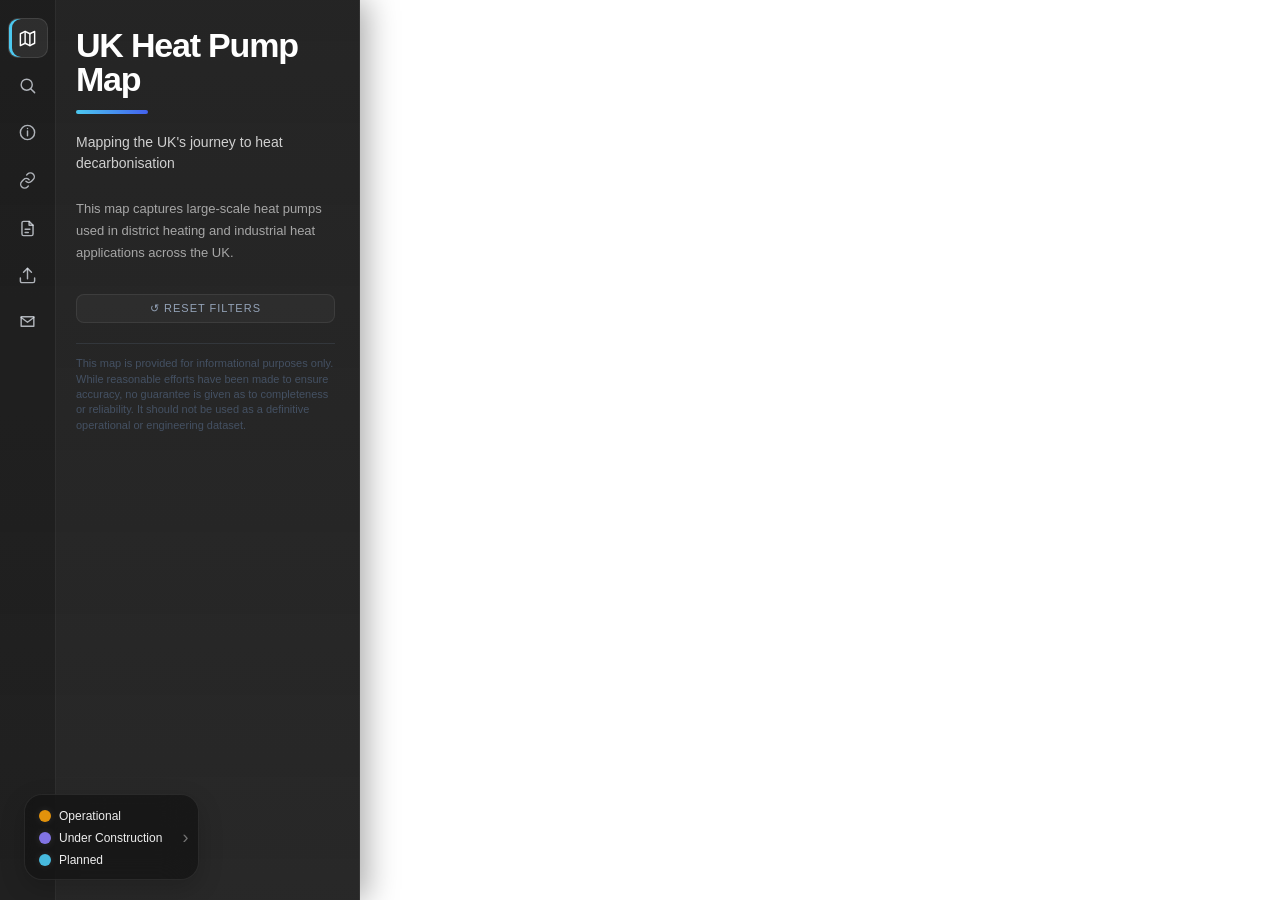
==== commit 3bb4bd3e: "Contribute feature added" ====
--- a/index.html
+++ b/index.html
@@ -20,7 +20,7 @@
   <meta property="og:title" content="UK Heat Pump Map" />
   <meta property="og:description" content="An interactive map of large-scale heat pump installations across the UK, covering district heating and industrial decarbonisation projects." />
   <meta property="og:image" content="https://www.ukheatpumpmap.com/preview.png" />
-  <meta property="og:url" content="https://www.ukheatpumpmap.com" />
+  <meta property="og:url" content="https://www.ukheatpumpmap.com/" />
   <meta property="og:type" content="website" />
 
   <!-- Twitter/X card -->
@@ -71,7 +71,7 @@
     <div id="panel">
 
       <nav class="side-nav" aria-label="Site navigation">
-        <a href="index.html" class="side-nav-link is-active" aria-label="Map" title="Map">
+        <a href="/" class="side-nav-link is-active" aria-label="Map" title="Map">
           <svg viewBox="0 0 24 24" aria-hidden="true">
             <path d="M9 18 3 21V6l6-3 6 3 6-3v15l-6 3-6-3Z"></path>
             <path d="M9 3v15"></path>
@@ -110,6 +110,14 @@
           </svg>
           <span>Terms</span>
         </a>
+        <button id="contributeBtn" class="side-nav-link side-nav-button" type="button" aria-label="Contribute a project" title="Contribute">
+          <svg viewBox="0 0 24 24" aria-hidden="true">
+            <path d="M21 15v4a2 2 0 0 1-2 2H5a2 2 0 0 1-2-2v-4"></path>
+            <path d="m7 8 5-5 5 5"></path>
+            <path d="M12 3v13"></path>
+          </svg>
+          <span>Contribute</span>
+        </button>
         <button id="contactBtn" class="side-nav-link side-nav-button" type="button" aria-label="Contact" title="Contact">
           <svg viewBox="0 0 24 24" aria-hidden="true">
             <path d="M4 6h16v12H4Z"></path>
@@ -347,6 +355,139 @@
     </p>
   </div>
 </div>
+
+<!-- Contribute Modal -->
+<div id="contributeModal" class="modal hidden" role="dialog" aria-modal="true" aria-labelledby="contributeTitle">
+  <div class="modal-content modal-wide">
+
+    <button id="contributeClose" class="close-btn" type="button" aria-label="Close contribute form">×</button>
+
+    <h2 id="contributeTitle">Contribute a project</h2>
+
+    <p class="contribute-scope">
+      We're looking for <strong>large-scale heat pumps above 250&nbsp;kW</strong> serving
+      <strong>district heating</strong> or <strong>industrial heat</strong> schemes.
+      Domestic and small commercial installations are outside the scope of this map.
+    </p>
+
+    <p class="contribute-hint">
+      Add a row for each project. You don't need to complete every field — submit whatever you have.
+    </p>
+
+    <div class="contribute-table-wrap">
+      <table class="contribute-table">
+        <thead>
+          <tr>
+            <th class="col-num">#</th>
+            <th>Project Name</th>
+            <th>Site Address / Location</th>
+            <th>Status</th>
+            <th>Operator</th>
+            <th>Type (Heat Source)</th>
+            <th>Capacity (kW)</th>
+            <th>Flow Temp (°C)</th>
+            <th>Refrigerant</th>
+            <th>Manufacturer</th>
+            <th>Year (Commissioned / Planned)</th>
+            <th>Image / photo</th>
+            <th class="col-action"></th>
+          </tr>
+        </thead>
+        <tbody id="contributeRows"></tbody>
+      </table>
+    </div>
+
+    <button id="addProjectRow" class="contribute-add-btn" type="button">+ Add another project</button>
+
+    <div class="contribute-section">
+      <h3>Sources &amp; consent</h3>
+      <p>
+        Please tell us where this information comes from. If any of it is
+        <strong>not already in the public domain</strong>, we need evidence of consent from the
+        owner, operator or developer before it can be published.
+      </p>
+
+      <label class="contribute-check">
+        <input type="checkbox" id="consentPublic" />
+        <span>All information submitted is already in the public domain (planning portal, press release, published case study, etc.)</span>
+      </label>
+
+      <label class="contribute-check">
+        <input type="checkbox" id="consentObtained" />
+        <span>Some or all of it is not public — I have consent from the owner / operator / developer to share it, and can provide evidence.</span>
+      </label>
+
+      <label class="contribute-field">
+        <span>Source links or evidence of consent</span>
+        <textarea id="contributeSources" rows="3" placeholder="Paste links to your sources, or describe the consent obtained (e.g. written approval from the operator — attached)."></textarea>
+      </label>
+    </div>
+
+    <div class="contribute-section">
+      <h3>Your details</h3>
+      <div class="contribute-grid">
+        <label class="contribute-field">
+          <span>Name</span>
+          <input type="text" id="contributeName" autocomplete="name" />
+        </label>
+        <label class="contribute-field">
+          <span>Email</span>
+          <input type="email" id="contributeEmail" autocomplete="email" />
+        </label>
+        <label class="contribute-field">
+          <span>Organisation</span>
+          <input type="text" id="contributeOrg" autocomplete="organization" />
+        </label>
+      </div>
+    </div>
+
+    <p class="contribute-photo-note">
+      <strong>Photos:</strong> paste a link in the table above, or attach the image files directly
+      to your email.
+    </p>
+
+    <div class="contribute-section contribute-send">
+      <h3>Two ways to send this</h3>
+
+      <div class="contribute-options">
+
+        <div class="contribute-option">
+          <div class="contribute-option-head">
+            <span class="contribute-option-num">1</span>
+            <span class="contribute-option-title">Open your email app</span>
+          </div>
+          <p>Starts a new email with everything already filled in — you just press send.</p>
+          <button id="contributeSubmit" class="contribute-submit-btn" type="button">
+            Submit by email
+          </button>
+        </div>
+
+        <div class="contribute-option">
+          <div class="contribute-option-head">
+            <span class="contribute-option-num">2</span>
+            <span class="contribute-option-title">Copy &amp; paste it yourself</span>
+          </div>
+          <p>
+            Best if you use webmail (Gmail, Outlook.com) or nothing opens in option 1.
+            Copies everything as text, ready to paste into an email to
+            <a href="mailto:info@ukheatpumpmap.com">info@ukheatpumpmap.com</a>.
+          </p>
+          <button id="contributeCopy" class="contribute-copy-btn" type="button">
+            <svg viewBox="0 0 24 24" aria-hidden="true" class="contribute-copy-icon">
+              <rect x="9" y="9" width="11" height="11" rx="2"></rect>
+              <path d="M5 15V5a2 2 0 0 1 2-2h10"></path>
+            </svg>
+            <span id="contributeCopyLabel">Copy details to paste into an email</span>
+          </button>
+        </div>
+
+      </div>
+
+      <div id="contributeStatus" class="contribute-status" role="status" aria-live="polite"></div>
+    </div>
+
+  </div>
+</div>
   <!-- ========================================= -->
   <!-- SCRIPTS -->
   <!-- ========================================= -->
@@ -355,7 +496,7 @@
     <div style="padding:2rem;font-family:sans-serif;color:#e5e7eb;background:#121212;max-width:800px;margin:0 auto">
       <h1>UK Heat Pump Map</h1>
       <p>An interactive map of large-scale heat pump installations across the UK, covering district energy networks and industrial heat decarbonisation projects.</p>
-      <p>This interactive map requires JavaScript to display. Please enable JavaScript in your browser, or visit <a href="about.html" style="color:#f59e0b">the About page</a> for more information.</p>
+      <p>This interactive map requires JavaScript to display. Please enable JavaScript in your browser, or visit <a href="/about.html" style="color:#f59e0b">the About page</a> for more information.</p>
       <p>Contact: <a href="mailto:info@ukheatpumpmap.com" style="color:#f59e0b">info@ukheatpumpmap.com</a></p>
     </div>
   </noscript>
--- a/style.css
+++ b/style.css
@@ -893,6 +893,543 @@
 
 .modal-content a:hover {
   text-decoration: underline;
+}
+
+/* ===========================================
+   CONTRIBUTE MODAL
+   =========================================== */
+
+/* Wide variant — needs room for the project table */
+.modal-content.modal-wide {
+  width: 1080px;
+  max-width: calc(100vw - 40px);
+  max-height: calc(100vh - 40px);
+  overflow-y: auto;
+  padding: 24px 24px 20px;
+}
+
+.contribute-scope {
+  padding: 12px 14px;
+  border-radius: 10px;
+  background: rgba(245, 158, 11, 0.10);
+  border: 1px solid rgba(245, 158, 11, 0.22);
+  color: rgba(229, 231, 235, 0.92);
+}
+
+.contribute-scope strong {
+  color: #f59e0b;
+}
+
+.contribute-hint {
+  font-size: 13px;
+  color: rgba(148, 163, 184, 0.95);
+}
+
+/* Table scrolls horizontally inside its own container */
+.contribute-table-wrap {
+  overflow-x: auto;
+  border: 1px solid rgba(255, 255, 255, 0.09);
+  border-radius: 12px;
+  background: rgba(255, 255, 255, 0.02);
+}
+
+.contribute-table {
+  width: 100%;
+  border-collapse: collapse;
+  font-size: 12px;
+  min-width: 1180px;
+}
+
+.contribute-table th {
+  position: sticky;
+  top: 0;
+  z-index: 1;
+
+  padding: 10px 8px;
+  text-align: left;
+  font-weight: 600;
+  font-size: 11px;
+  letter-spacing: 0.2px;
+  color: rgba(226, 232, 240, 0.72);
+  white-space: nowrap;
+
+  background: rgba(32, 32, 32, 0.96);
+  border-bottom: 1px solid rgba(255, 255, 255, 0.10);
+}
+
+.contribute-table td {
+  padding: 5px 6px;
+  vertical-align: middle;
+  border-bottom: 1px solid rgba(255, 255, 255, 0.05);
+}
+
+.contribute-table tr:last-child td {
+  border-bottom: none;
+}
+
+.contribute-table .col-num,
+.contribute-table .col-action {
+  width: 34px;
+  text-align: center;
+}
+
+.contribute-row-num {
+  font-size: 11px;
+  color: rgba(148, 163, 184, 0.7);
+}
+
+/* Inputs inside the table */
+.contribute-table input,
+.contribute-table select {
+  width: 100%;
+  box-sizing: border-box;
+  padding: 7px 8px;
+  font-size: 12px;
+  font-family: inherit;
+  color: #e5e7eb;
+  background: rgba(255, 255, 255, 0.05);
+  border: 1px solid rgba(255, 255, 255, 0.10);
+  border-radius: 7px;
+  transition: border-color 0.15s ease, background 0.15s ease;
+}
+
+.contribute-table input:focus,
+.contribute-table select:focus,
+.contribute-field input:focus,
+.contribute-field textarea:focus {
+  outline: none;
+  border-color: rgba(245, 158, 11, 0.55);
+  background: rgba(255, 255, 255, 0.08);
+}
+
+.contribute-table input::placeholder {
+  color: rgba(148, 163, 184, 0.5);
+}
+
+.contribute-table select option {
+  background: #1f1f1f;
+  color: #e5e7eb;
+}
+
+/* Column widths — keep the table readable while scrolling */
+.contribute-table .cell-name    { min-width: 150px; }
+.contribute-table .cell-loc     { min-width: 150px; }
+.contribute-table .cell-status  { min-width: 130px; }
+.contribute-table .cell-op      { min-width: 120px; }
+.contribute-table .cell-type    { min-width: 120px; }
+.contribute-table .cell-cap     { min-width: 90px; }
+.contribute-table .cell-flow    { min-width: 90px; }
+.contribute-table .cell-ref     { min-width: 100px; }
+.contribute-table .cell-mfr     { min-width: 120px; }
+.contribute-table .cell-year    { min-width: 95px; }
+.contribute-table .cell-img     { min-width: 130px; }
+
+/* Remove-row button */
+.contribute-remove-btn {
+  width: 26px;
+  height: 26px;
+  display: flex;
+  align-items: center;
+  justify-content: center;
+  margin: 0 auto;
+
+  font-size: 15px;
+  line-height: 1;
+  color: rgba(226, 232, 240, 0.6);
+
+  background: rgba(255, 255, 255, 0.05);
+  border: 1px solid rgba(255, 255, 255, 0.10);
+  border-radius: 6px;
+  cursor: pointer;
+  transition: all 0.15s ease;
+}
+
+.contribute-remove-btn:hover {
+  color: #fb7185;
+  border-color: rgba(251, 113, 133, 0.4);
+  background: rgba(251, 113, 133, 0.12);
+}
+
+.contribute-remove-btn:disabled {
+  opacity: 0.3;
+  cursor: not-allowed;
+}
+
+.contribute-remove-btn:disabled:hover {
+  color: rgba(226, 232, 240, 0.6);
+  border-color: rgba(255, 255, 255, 0.10);
+  background: rgba(255, 255, 255, 0.05);
+}
+
+/* Add row */
+.contribute-add-btn {
+  margin-top: 10px;
+  padding: 8px 14px;
+
+  font-size: 12px;
+  font-family: inherit;
+  font-weight: 500;
+  color: #e5e7eb;
+
+  background: rgba(255, 255, 255, 0.05);
+  border: 1px solid rgba(255, 255, 255, 0.12);
+  border-radius: 8px;
+  cursor: pointer;
+  transition: all 0.18s ease;
+}
+
+.contribute-add-btn:hover {
+  background: rgba(245, 158, 11, 0.12);
+  border-color: rgba(245, 158, 11, 0.3);
+  color: #f59e0b;
+}
+
+/* Sections below the table */
+.contribute-section {
+  margin-top: 22px;
+  padding-top: 16px;
+  border-top: 1px solid rgba(255, 255, 255, 0.08);
+}
+
+.contribute-section h3 {
+  margin: 0 0 8px 0;
+  font-size: 14px;
+  font-weight: 600;
+  color: #f1f5f9;
+}
+
+.contribute-section p {
+  font-size: 13px;
+  margin: 0 0 12px 0;
+}
+
+/* Consent checkboxes */
+.contribute-check {
+  display: flex;
+  align-items: flex-start;
+  gap: 10px;
+
+  margin-bottom: 10px;
+  padding: 10px 12px;
+
+  font-size: 13px;
+  line-height: 1.5;
+  color: rgba(229, 231, 235, 0.88);
+
+  background: rgba(255, 255, 255, 0.03);
+  border: 1px solid rgba(255, 255, 255, 0.08);
+  border-radius: 9px;
+  cursor: pointer;
+  transition: border-color 0.15s ease, background 0.15s ease;
+}
+
+.contribute-check:hover {
+  background: rgba(255, 255, 255, 0.05);
+  border-color: rgba(255, 255, 255, 0.14);
+}
+
+.contribute-check input[type="checkbox"] {
+  flex-shrink: 0;
+  width: 15px;
+  height: 15px;
+  margin: 2px 0 0 0;
+  accent-color: #f59e0b;
+  cursor: pointer;
+}
+
+/* Labelled fields */
+.contribute-field {
+  display: block;
+  margin-top: 12px;
+}
+
+.contribute-field > span {
+  display: block;
+  margin-bottom: 5px;
+  font-size: 12px;
+  font-weight: 500;
+  color: rgba(226, 232, 240, 0.75);
+}
+
+.contribute-field input,
+.contribute-field textarea {
+  width: 100%;
+  box-sizing: border-box;
+  padding: 9px 11px;
+
+  font-size: 13px;
+  font-family: inherit;
+  color: #e5e7eb;
+
+  background: rgba(255, 255, 255, 0.05);
+  border: 1px solid rgba(255, 255, 255, 0.10);
+  border-radius: 8px;
+
+  transition: border-color 0.15s ease, background 0.15s ease;
+}
+
+.contribute-field textarea {
+  resize: vertical;
+  line-height: 1.5;
+}
+
+.contribute-field input::placeholder,
+.contribute-field textarea::placeholder {
+  color: rgba(148, 163, 184, 0.5);
+}
+
+.contribute-grid {
+  display: grid;
+  grid-template-columns: repeat(3, minmax(0, 1fr));
+  gap: 12px;
+}
+
+.contribute-grid .contribute-field {
+  margin-top: 0;
+}
+
+.contribute-photo-note {
+  margin-top: 18px;
+  font-size: 12.5px;
+  color: rgba(148, 163, 184, 0.95);
+}
+
+.contribute-photo-note strong {
+  color: rgba(226, 232, 240, 0.9);
+}
+
+/* ---- Send options ---- */
+.contribute-options {
+  display: grid;
+  grid-template-columns: repeat(2, minmax(0, 1fr));
+  gap: 12px;
+  margin-top: 4px;
+}
+
+.contribute-option {
+  display: flex;
+  flex-direction: column;
+
+  padding: 14px 14px 16px;
+
+  border: 1px solid rgba(255, 255, 255, 0.10);
+  border-radius: 12px;
+  background: rgba(255, 255, 255, 0.03);
+}
+
+.contribute-option-head {
+  display: flex;
+  align-items: center;
+  gap: 9px;
+  margin-bottom: 7px;
+}
+
+.contribute-option-num {
+  display: flex;
+  align-items: center;
+  justify-content: center;
+
+  width: 20px;
+  height: 20px;
+  flex-shrink: 0;
+
+  font-size: 11px;
+  font-weight: 700;
+
+  color: #1a1206;
+  background: #f59e0b;
+  border-radius: 50%;
+}
+
+.contribute-option-title {
+  font-size: 13.5px;
+  font-weight: 600;
+  color: #f1f5f9;
+}
+
+.contribute-option p {
+  flex: 1;
+  margin: 0 0 12px 0;
+  font-size: 12.5px;
+  line-height: 1.55;
+  color: rgba(148, 163, 184, 0.95);
+}
+
+.contribute-submit-btn,
+.contribute-copy-btn {
+  width: 100%;
+  padding: 11px 16px;
+
+  font-size: 13px;
+  font-family: inherit;
+  font-weight: 600;
+
+  border-radius: 9px;
+  cursor: pointer;
+  transition: all 0.18s ease;
+}
+
+.contribute-submit-btn {
+  color: #1a1206;
+  background: linear-gradient(135deg, #f59e0b, #fbbf24);
+  border: 1px solid rgba(245, 158, 11, 0.5);
+}
+
+.contribute-submit-btn:hover {
+  filter: brightness(1.08);
+  transform: translateY(-1px);
+}
+
+/* Copy button reads as a genuine alternative, not a throwaway */
+.contribute-copy-btn {
+  display: flex;
+  align-items: center;
+  justify-content: center;
+  gap: 8px;
+
+  color: #f1f5f9;
+  background: rgba(255, 255, 255, 0.09);
+  border: 1px solid rgba(255, 255, 255, 0.22);
+}
+
+.contribute-copy-btn:hover {
+  background: rgba(255, 255, 255, 0.14);
+  border-color: rgba(255, 255, 255, 0.32);
+  transform: translateY(-1px);
+}
+
+.contribute-copy-icon {
+  width: 15px;
+  height: 15px;
+  flex-shrink: 0;
+  fill: none;
+  stroke: currentColor;
+  stroke-width: 1.9;
+  stroke-linecap: round;
+  stroke-linejoin: round;
+}
+
+.contribute-copy-btn.copied {
+  color: #34d399;
+  border-color: rgba(52, 211, 153, 0.45);
+  background: rgba(52, 211, 153, 0.14);
+}
+
+.contribute-status {
+  margin-top: 12px;
+  min-height: 18px;
+  font-size: 12.5px;
+  color: rgba(148, 163, 184, 0.95);
+}
+
+.contribute-status.is-error {
+  color: #fb7185;
+}
+
+/* Success state gets a panel so the paste instruction is unmissable */
+.contribute-status.is-success {
+  padding: 11px 13px;
+  font-size: 13px;
+  font-weight: 500;
+  color: #6ee7b7;
+  background: rgba(52, 211, 153, 0.12);
+  border: 1px solid rgba(52, 211, 153, 0.32);
+  border-radius: 9px;
+}
+
+.contribute-status a {
+  color: inherit;
+  text-decoration: underline;
+}
+
+/* ---- Mobile: table collapses into stacked cards ---- */
+@media (max-width: 768px) {
+  .modal-content.modal-wide {
+    width: 100%;
+    max-width: 100%;
+    max-height: 100vh;
+    height: 100vh;
+    border-radius: 0;
+    padding: 20px 16px 24px;
+  }
+
+  .contribute-table-wrap {
+    overflow-x: visible;
+    border: none;
+    background: none;
+  }
+
+  .contribute-table {
+    min-width: 0;
+    display: block;
+  }
+
+  .contribute-table thead {
+    display: none;
+  }
+
+  .contribute-table tbody,
+  .contribute-table tr,
+  .contribute-table td {
+    display: block;
+    width: 100%;
+    box-sizing: border-box;
+  }
+
+  .contribute-table tr {
+    position: relative;
+    margin-bottom: 14px;
+    padding: 12px 12px 8px;
+    border: 1px solid rgba(255, 255, 255, 0.10);
+    border-radius: 12px;
+    background: rgba(255, 255, 255, 0.03);
+  }
+
+  .contribute-table td {
+    padding: 6px 0;
+    border-bottom: none;
+  }
+
+  /* Show the header text as a label above each field */
+  .contribute-table td[data-label]::before {
+    content: attr(data-label);
+    display: block;
+    margin-bottom: 4px;
+    font-size: 11px;
+    font-weight: 500;
+    color: rgba(226, 232, 240, 0.7);
+  }
+
+  .contribute-table .col-num {
+    width: auto;
+    text-align: left;
+    font-size: 12px;
+    font-weight: 600;
+    color: #f59e0b;
+    padding-bottom: 4px;
+  }
+
+  .contribute-table .col-action {
+    position: absolute;
+    top: 8px;
+    right: 8px;
+    width: auto;
+    padding: 0;
+  }
+
+  .contribute-table input,
+  .contribute-table select {
+    font-size: 16px; /* prevents iOS zoom-on-focus */
+    padding: 9px 10px;
+  }
+
+  .contribute-grid {
+    grid-template-columns: 1fr;
+  }
+
+  .contribute-options {
+    grid-template-columns: 1fr;
+  }
 }
 
 .panel-footer {
@@ -1382,6 +1919,11 @@
     pointer-events: none;
   }
 
+  /* Search nav button not needed on mobile — mobileSearchToggle handles it */
+  #searchNavBtn {
+    display: none;
+  }
+
   /* Mobile search toggle button */
   #mobileSearchToggle {
     display: flex;
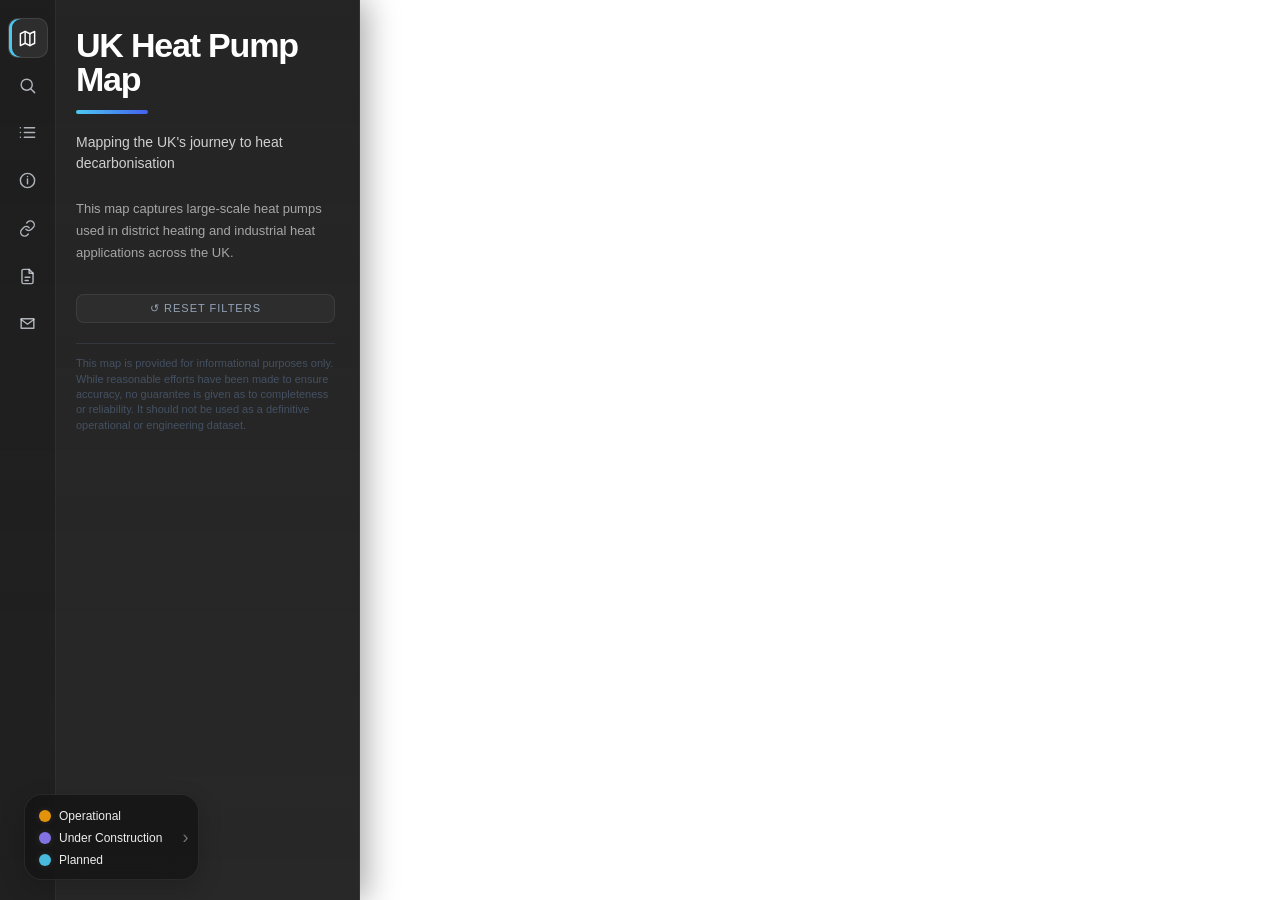
==== commit 5bfb0c5d: "Project list added" ====
--- a/index.html
+++ b/index.html
@@ -20,7 +20,7 @@
   <meta property="og:title" content="UK Heat Pump Map" />
   <meta property="og:description" content="An interactive map of large-scale heat pump installations across the UK, covering district heating and industrial decarbonisation projects." />
   <meta property="og:image" content="https://www.ukheatpumpmap.com/preview.png" />
-  <meta property="og:url" content="https://www.ukheatpumpmap.com/" />
+  <meta property="og:url" content="https://www.ukheatpumpmap.com" />
   <meta property="og:type" content="website" />
 
   <!-- Twitter/X card -->
@@ -71,7 +71,7 @@
     <div id="panel">
 
       <nav class="side-nav" aria-label="Site navigation">
-        <a href="/" class="side-nav-link is-active" aria-label="Map" title="Map">
+        <a href="index.html" class="side-nav-link is-active" aria-label="Map" title="Map">
           <svg viewBox="0 0 24 24" aria-hidden="true">
             <path d="M9 18 3 21V6l6-3 6 3 6-3v15l-6 3-6-3Z"></path>
             <path d="M9 3v15"></path>
@@ -86,6 +86,17 @@
           </svg>
           <span>Search</span>
         </button>
+        <a href="projects.html" class="side-nav-link" aria-label="Projects" title="Projects">
+          <svg viewBox="0 0 24 24" aria-hidden="true">
+            <path d="M8 6h13"></path>
+            <path d="M8 12h13"></path>
+            <path d="M8 18h13"></path>
+            <path d="M3 6h.01"></path>
+            <path d="M3 12h.01"></path>
+            <path d="M3 18h.01"></path>
+          </svg>
+          <span>Projects</span>
+        </a>
         <a href="about.html" class="side-nav-link" aria-label="About" title="About">
           <svg viewBox="0 0 24 24" aria-hidden="true">
             <circle cx="12" cy="12" r="9"></circle>
@@ -110,14 +121,6 @@
           </svg>
           <span>Terms</span>
         </a>
-        <button id="contributeBtn" class="side-nav-link side-nav-button" type="button" aria-label="Contribute a project" title="Contribute">
-          <svg viewBox="0 0 24 24" aria-hidden="true">
-            <path d="M21 15v4a2 2 0 0 1-2 2H5a2 2 0 0 1-2-2v-4"></path>
-            <path d="m7 8 5-5 5 5"></path>
-            <path d="M12 3v13"></path>
-          </svg>
-          <span>Contribute</span>
-        </button>
         <button id="contactBtn" class="side-nav-link side-nav-button" type="button" aria-label="Contact" title="Contact">
           <svg viewBox="0 0 24 24" aria-hidden="true">
             <path d="M4 6h16v12H4Z"></path>
@@ -355,139 +358,6 @@
     </p>
   </div>
 </div>
-
-<!-- Contribute Modal -->
-<div id="contributeModal" class="modal hidden" role="dialog" aria-modal="true" aria-labelledby="contributeTitle">
-  <div class="modal-content modal-wide">
-
-    <button id="contributeClose" class="close-btn" type="button" aria-label="Close contribute form">×</button>
-
-    <h2 id="contributeTitle">Contribute a project</h2>
-
-    <p class="contribute-scope">
-      We're looking for <strong>large-scale heat pumps above 250&nbsp;kW</strong> serving
-      <strong>district heating</strong> or <strong>industrial heat</strong> schemes.
-      Domestic and small commercial installations are outside the scope of this map.
-    </p>
-
-    <p class="contribute-hint">
-      Add a row for each project. You don't need to complete every field — submit whatever you have.
-    </p>
-
-    <div class="contribute-table-wrap">
-      <table class="contribute-table">
-        <thead>
-          <tr>
-            <th class="col-num">#</th>
-            <th>Project Name</th>
-            <th>Site Address / Location</th>
-            <th>Status</th>
-            <th>Operator</th>
-            <th>Type (Heat Source)</th>
-            <th>Capacity (kW)</th>
-            <th>Flow Temp (°C)</th>
-            <th>Refrigerant</th>
-            <th>Manufacturer</th>
-            <th>Year (Commissioned / Planned)</th>
-            <th>Image / photo</th>
-            <th class="col-action"></th>
-          </tr>
-        </thead>
-        <tbody id="contributeRows"></tbody>
-      </table>
-    </div>
-
-    <button id="addProjectRow" class="contribute-add-btn" type="button">+ Add another project</button>
-
-    <div class="contribute-section">
-      <h3>Sources &amp; consent</h3>
-      <p>
-        Please tell us where this information comes from. If any of it is
-        <strong>not already in the public domain</strong>, we need evidence of consent from the
-        owner, operator or developer before it can be published.
-      </p>
-
-      <label class="contribute-check">
-        <input type="checkbox" id="consentPublic" />
-        <span>All information submitted is already in the public domain (planning portal, press release, published case study, etc.)</span>
-      </label>
-
-      <label class="contribute-check">
-        <input type="checkbox" id="consentObtained" />
-        <span>Some or all of it is not public — I have consent from the owner / operator / developer to share it, and can provide evidence.</span>
-      </label>
-
-      <label class="contribute-field">
-        <span>Source links or evidence of consent</span>
-        <textarea id="contributeSources" rows="3" placeholder="Paste links to your sources, or describe the consent obtained (e.g. written approval from the operator — attached)."></textarea>
-      </label>
-    </div>
-
-    <div class="contribute-section">
-      <h3>Your details</h3>
-      <div class="contribute-grid">
-        <label class="contribute-field">
-          <span>Name</span>
-          <input type="text" id="contributeName" autocomplete="name" />
-        </label>
-        <label class="contribute-field">
-          <span>Email</span>
-          <input type="email" id="contributeEmail" autocomplete="email" />
-        </label>
-        <label class="contribute-field">
-          <span>Organisation</span>
-          <input type="text" id="contributeOrg" autocomplete="organization" />
-        </label>
-      </div>
-    </div>
-
-    <p class="contribute-photo-note">
-      <strong>Photos:</strong> paste a link in the table above, or attach the image files directly
-      to your email.
-    </p>
-
-    <div class="contribute-section contribute-send">
-      <h3>Two ways to send this</h3>
-
-      <div class="contribute-options">
-
-        <div class="contribute-option">
-          <div class="contribute-option-head">
-            <span class="contribute-option-num">1</span>
-            <span class="contribute-option-title">Open your email app</span>
-          </div>
-          <p>Starts a new email with everything already filled in — you just press send.</p>
-          <button id="contributeSubmit" class="contribute-submit-btn" type="button">
-            Submit by email
-          </button>
-        </div>
-
-        <div class="contribute-option">
-          <div class="contribute-option-head">
-            <span class="contribute-option-num">2</span>
-            <span class="contribute-option-title">Copy &amp; paste it yourself</span>
-          </div>
-          <p>
-            Best if you use webmail (Gmail, Outlook.com) or nothing opens in option 1.
-            Copies everything as text, ready to paste into an email to
-            <a href="mailto:info@ukheatpumpmap.com">info@ukheatpumpmap.com</a>.
-          </p>
-          <button id="contributeCopy" class="contribute-copy-btn" type="button">
-            <svg viewBox="0 0 24 24" aria-hidden="true" class="contribute-copy-icon">
-              <rect x="9" y="9" width="11" height="11" rx="2"></rect>
-              <path d="M5 15V5a2 2 0 0 1 2-2h10"></path>
-            </svg>
-            <span id="contributeCopyLabel">Copy details to paste into an email</span>
-          </button>
-        </div>
-
-      </div>
-
-      <div id="contributeStatus" class="contribute-status" role="status" aria-live="polite"></div>
-    </div>
-
-  </div>
-</div>
   <!-- ========================================= -->
   <!-- SCRIPTS -->
   <!-- ========================================= -->
@@ -496,7 +366,7 @@
     <div style="padding:2rem;font-family:sans-serif;color:#e5e7eb;background:#121212;max-width:800px;margin:0 auto">
       <h1>UK Heat Pump Map</h1>
       <p>An interactive map of large-scale heat pump installations across the UK, covering district energy networks and industrial heat decarbonisation projects.</p>
-      <p>This interactive map requires JavaScript to display. Please enable JavaScript in your browser, or visit <a href="/about.html" style="color:#f59e0b">the About page</a> for more information.</p>
+      <p>This interactive map requires JavaScript to display. Please enable JavaScript in your browser, or visit <a href="about.html" style="color:#f59e0b">the About page</a> for more information.</p>
       <p>Contact: <a href="mailto:info@ukheatpumpmap.com" style="color:#f59e0b">info@ukheatpumpmap.com</a></p>
     </div>
   </noscript>
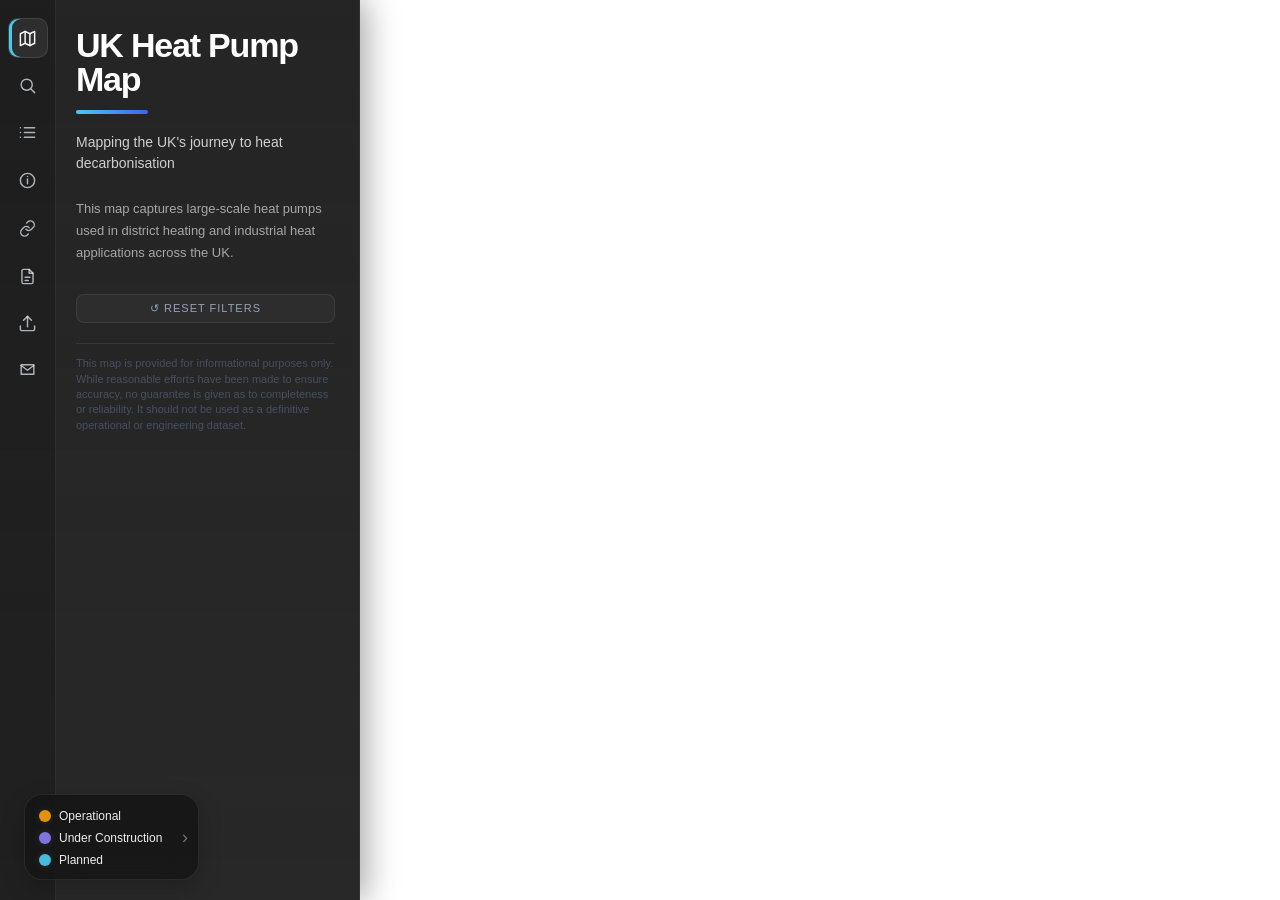
==== commit 8ed7fe5a: "contribute re-added" ====
--- a/index.html
+++ b/index.html
@@ -20,7 +20,7 @@
   <meta property="og:title" content="UK Heat Pump Map" />
   <meta property="og:description" content="An interactive map of large-scale heat pump installations across the UK, covering district heating and industrial decarbonisation projects." />
   <meta property="og:image" content="https://www.ukheatpumpmap.com/preview.png" />
-  <meta property="og:url" content="https://www.ukheatpumpmap.com" />
+  <meta property="og:url" content="https://www.ukheatpumpmap.com/" />
   <meta property="og:type" content="website" />
 
   <!-- Twitter/X card -->
@@ -71,7 +71,7 @@
     <div id="panel">
 
       <nav class="side-nav" aria-label="Site navigation">
-        <a href="index.html" class="side-nav-link is-active" aria-label="Map" title="Map">
+        <a href="/" class="side-nav-link is-active" aria-label="Map" title="Map">
           <svg viewBox="0 0 24 24" aria-hidden="true">
             <path d="M9 18 3 21V6l6-3 6 3 6-3v15l-6 3-6-3Z"></path>
             <path d="M9 3v15"></path>
@@ -121,6 +121,14 @@
           </svg>
           <span>Terms</span>
         </a>
+        <button id="contributeBtn" class="side-nav-link side-nav-button" type="button" aria-label="Contribute a project" title="Contribute">
+          <svg viewBox="0 0 24 24" aria-hidden="true">
+            <path d="M21 15v4a2 2 0 0 1-2 2H5a2 2 0 0 1-2-2v-4"></path>
+            <path d="m7 8 5-5 5 5"></path>
+            <path d="M12 3v13"></path>
+          </svg>
+          <span>Contribute</span>
+        </button>
         <button id="contactBtn" class="side-nav-link side-nav-button" type="button" aria-label="Contact" title="Contact">
           <svg viewBox="0 0 24 24" aria-hidden="true">
             <path d="M4 6h16v12H4Z"></path>
@@ -358,6 +366,139 @@
     </p>
   </div>
 </div>
+
+<!-- Contribute Modal -->
+<div id="contributeModal" class="modal hidden" role="dialog" aria-modal="true" aria-labelledby="contributeTitle">
+  <div class="modal-content modal-wide">
+
+    <button id="contributeClose" class="close-btn" type="button" aria-label="Close contribute form">×</button>
+
+    <h2 id="contributeTitle">Contribute a project</h2>
+
+    <p class="contribute-scope">
+      We're looking for <strong>large-scale heat pumps above 250&nbsp;kW</strong> serving
+      <strong>district heating</strong> or <strong>industrial heat</strong> schemes.
+      Domestic and small commercial installations are outside the scope of this map.
+    </p>
+
+    <p class="contribute-hint">
+      Add a row for each project. You don't need to complete every field — submit whatever you have.
+    </p>
+
+    <div class="contribute-table-wrap">
+      <table class="contribute-table">
+        <thead>
+          <tr>
+            <th class="col-num">#</th>
+            <th>Project Name</th>
+            <th>Site Address / Location</th>
+            <th>Status</th>
+            <th>Operator</th>
+            <th>Type (Heat Source)</th>
+            <th>Capacity (kW)</th>
+            <th>Flow Temp (°C)</th>
+            <th>Refrigerant</th>
+            <th>Manufacturer</th>
+            <th>Year (Commissioned / Planned)</th>
+            <th>Image / photo</th>
+            <th class="col-action"></th>
+          </tr>
+        </thead>
+        <tbody id="contributeRows"></tbody>
+      </table>
+    </div>
+
+    <button id="addProjectRow" class="contribute-add-btn" type="button">+ Add another project</button>
+
+    <div class="contribute-section">
+      <h3>Sources &amp; consent</h3>
+      <p>
+        Please tell us where this information comes from. If any of it is
+        <strong>not already in the public domain</strong>, we need evidence of consent from the
+        owner, operator or developer before it can be published.
+      </p>
+
+      <label class="contribute-check">
+        <input type="checkbox" id="consentPublic" />
+        <span>All information submitted is already in the public domain (planning portal, press release, published case study, etc.)</span>
+      </label>
+
+      <label class="contribute-check">
+        <input type="checkbox" id="consentObtained" />
+        <span>Some or all of it is not public — I have consent from the owner / operator / developer to share it, and can provide evidence.</span>
+      </label>
+
+      <label class="contribute-field">
+        <span>Source links or evidence of consent</span>
+        <textarea id="contributeSources" rows="3" placeholder="Paste links to your sources, or describe the consent obtained (e.g. written approval from the operator — attached)."></textarea>
+      </label>
+    </div>
+
+    <div class="contribute-section">
+      <h3>Your details</h3>
+      <div class="contribute-grid">
+        <label class="contribute-field">
+          <span>Name</span>
+          <input type="text" id="contributeName" autocomplete="name" />
+        </label>
+        <label class="contribute-field">
+          <span>Email</span>
+          <input type="email" id="contributeEmail" autocomplete="email" />
+        </label>
+        <label class="contribute-field">
+          <span>Organisation</span>
+          <input type="text" id="contributeOrg" autocomplete="organization" />
+        </label>
+      </div>
+    </div>
+
+    <p class="contribute-photo-note">
+      <strong>Photos:</strong> paste a link in the table above, or attach the image files directly
+      to your email.
+    </p>
+
+    <div class="contribute-section contribute-send">
+      <h3>Two ways to send this</h3>
+
+      <div class="contribute-options">
+
+        <div class="contribute-option">
+          <div class="contribute-option-head">
+            <span class="contribute-option-num">1</span>
+            <span class="contribute-option-title">Open your email app</span>
+          </div>
+          <p>Starts a new email with everything already filled in — you just press send.</p>
+          <button id="contributeSubmit" class="contribute-submit-btn" type="button">
+            Submit by email
+          </button>
+        </div>
+
+        <div class="contribute-option">
+          <div class="contribute-option-head">
+            <span class="contribute-option-num">2</span>
+            <span class="contribute-option-title">Copy &amp; paste it yourself</span>
+          </div>
+          <p>
+            Best if you use webmail (Gmail, Outlook.com) or nothing opens in option 1.
+            Copies everything as text, ready to paste into an email to
+            <a href="mailto:info@ukheatpumpmap.com">info@ukheatpumpmap.com</a>.
+          </p>
+          <button id="contributeCopy" class="contribute-copy-btn" type="button">
+            <svg viewBox="0 0 24 24" aria-hidden="true" class="contribute-copy-icon">
+              <rect x="9" y="9" width="11" height="11" rx="2"></rect>
+              <path d="M5 15V5a2 2 0 0 1 2-2h10"></path>
+            </svg>
+            <span id="contributeCopyLabel">Copy details to paste into an email</span>
+          </button>
+        </div>
+
+      </div>
+
+      <div id="contributeStatus" class="contribute-status" role="status" aria-live="polite"></div>
+    </div>
+
+  </div>
+</div>
   <!-- ========================================= -->
   <!-- SCRIPTS -->
   <!-- ========================================= -->
@@ -366,7 +507,7 @@
     <div style="padding:2rem;font-family:sans-serif;color:#e5e7eb;background:#121212;max-width:800px;margin:0 auto">
       <h1>UK Heat Pump Map</h1>
       <p>An interactive map of large-scale heat pump installations across the UK, covering district energy networks and industrial heat decarbonisation projects.</p>
-      <p>This interactive map requires JavaScript to display. Please enable JavaScript in your browser, or visit <a href="about.html" style="color:#f59e0b">the About page</a> for more information.</p>
+      <p>This interactive map requires JavaScript to display. Please enable JavaScript in your browser, or visit <a href="/about.html" style="color:#f59e0b">the About page</a> for more information.</p>
       <p>Contact: <a href="mailto:info@ukheatpumpmap.com" style="color:#f59e0b">info@ukheatpumpmap.com</a></p>
     </div>
   </noscript>
